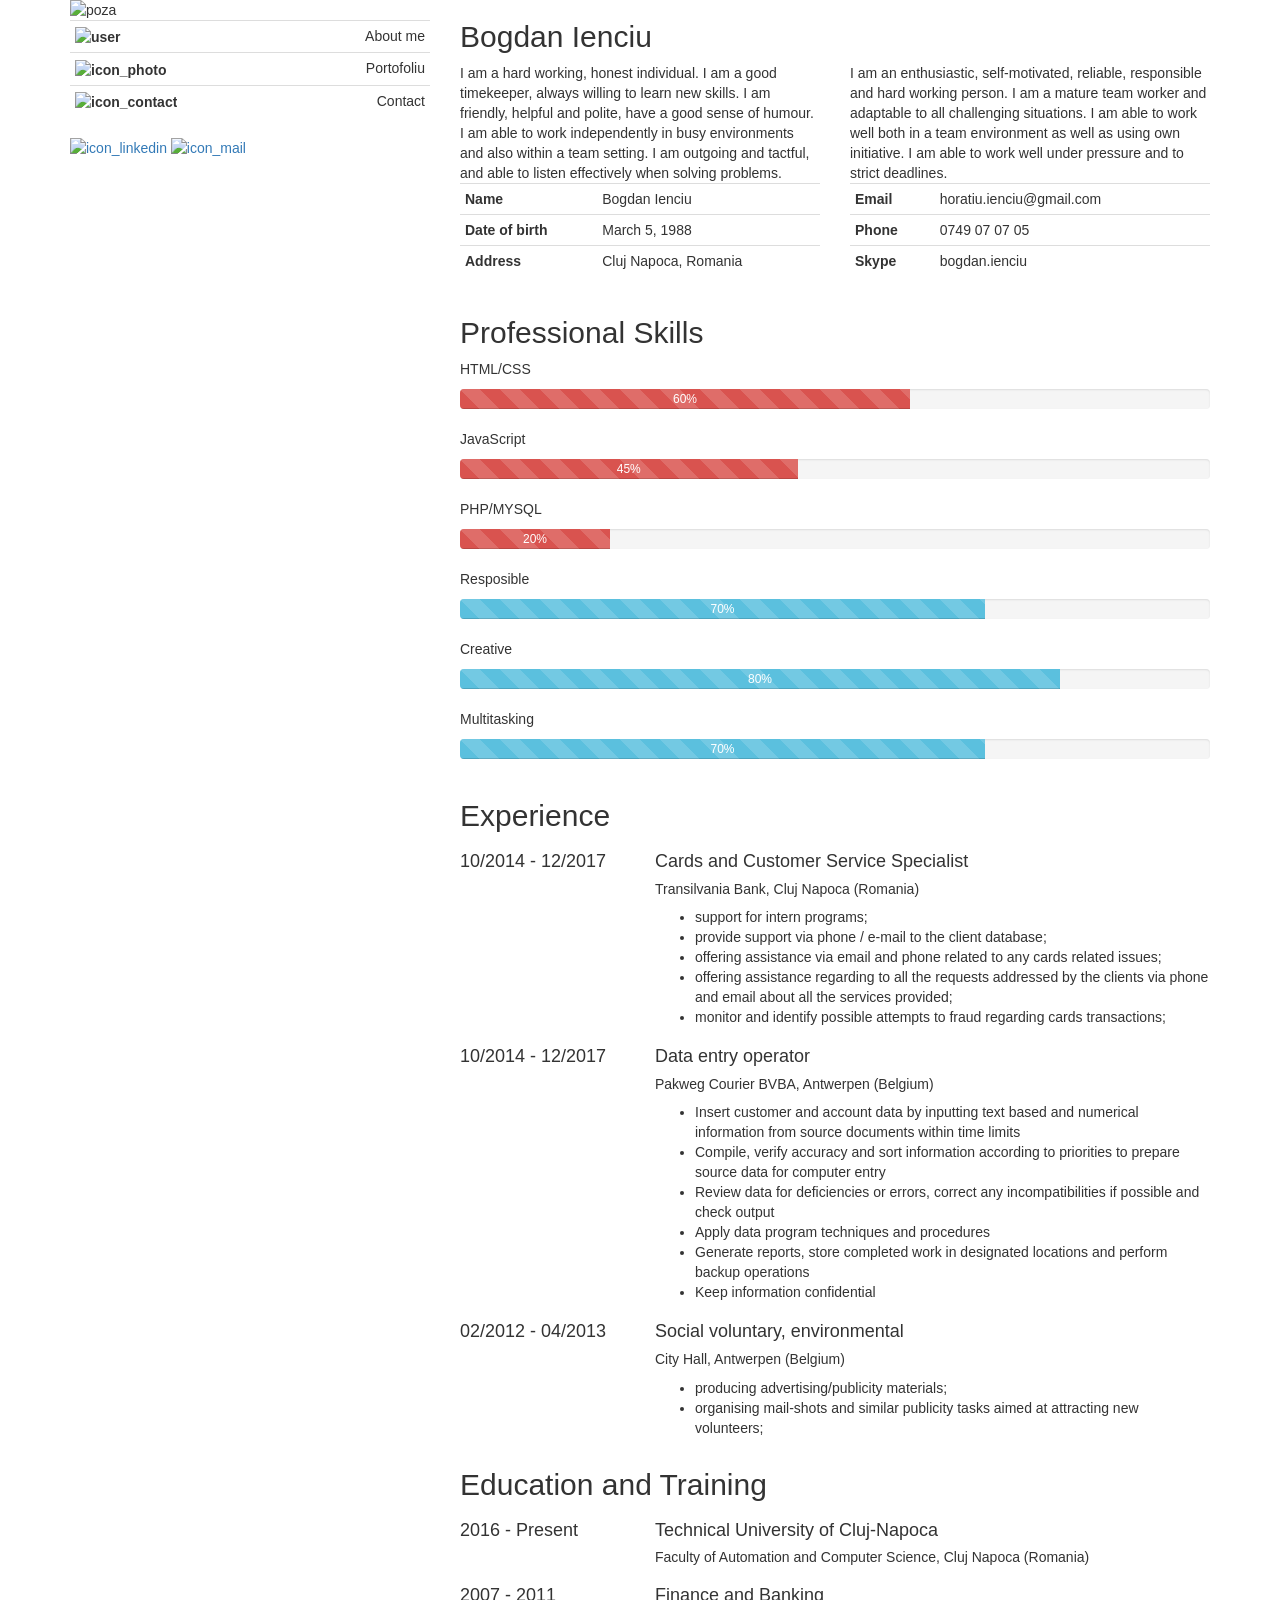
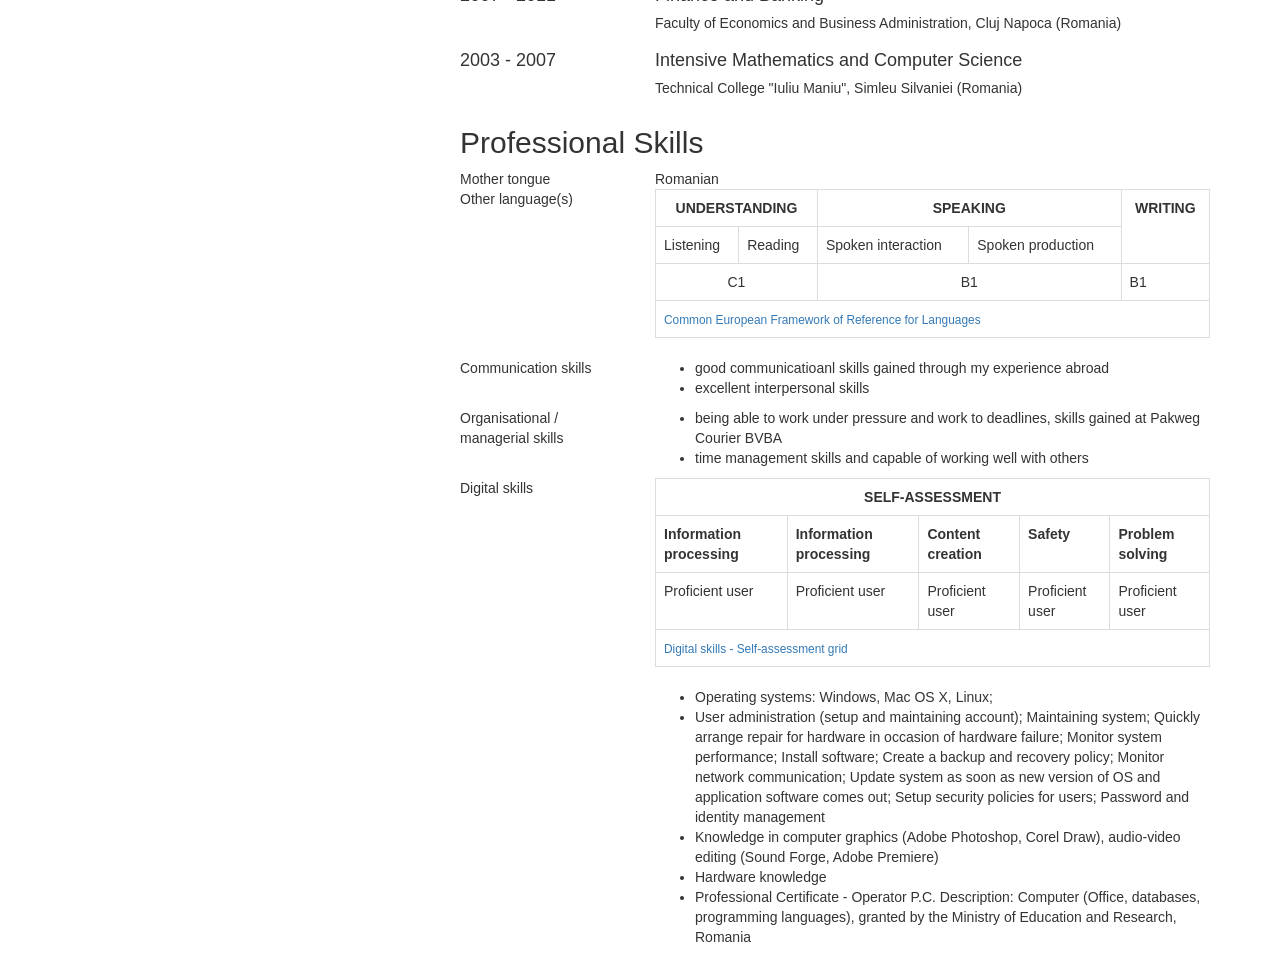
==== index.html @ a4e6d40c "bootstrap version" ====
<!DOCTYPE html>
<html>
<head>
  <title> cv </title>
  <link rel="stylesheet" href="https://maxcdn.bootstrapcdn.com/bootstrap/3.3.7/css/bootstrap.min.css" integrity="sha384-BVYiiSIFeK1dGmJRAkycuHAHRg32OmUcww7on3RYdg4Va+PmSTsz/K68vbdEjh4u" crossorigin="anonymous">
  <link rel="stylesheet" type="text/css" href="cv.css">
</head>
<body>
  <div class="container">
    <div class="row">
      <div class="col-sm-4">
        <div class="row">
          <div class="col-sm-12">
            <img src="https://image.ibb.co/eycJFo/poza.jpg" alt="poza" class="img-responsive">
          </div>  
        </div>
        <div class="row">
          <div class="col-sm-12">
            <table class="table table-condensed custom">
                <tr>
                  <th><img src="https://image.ibb.co/niLWo8/user.png" alt="user" border="0"></th>
                  <td class="text-right">About me</td>
                </tr>
                <tr >
                  <th><img src="https://image.ibb.co/fT20gT/icon_photo.png" alt="icon_photo" border="0"></th>
                  <td class="text-right">Portofoliu</td>
                </tr>
                <tr>
                  <th><img src="https://image.ibb.co/iH1t1T/icon_contact.png" alt="icon_contact" border="0"></th>
                  <td class="text-right">Contact</td>
                </tr>
              </table>
          </div>
        </div>
        <div class="row">
          <div class="col-sm-12">
            <div class="contact">
              <a href="https://www.linkedin.com/in/bogdanienciu/" target="_blank">
              <img src="https://image.ibb.co/m7Deao/icon_linkedin.png" alt="icon_linkedin" border="0">
                </a>
            <a href="mailto:bogdan.ienciu@outlook.com">
              <img src="https://image.ibb.co/n20go8/icon_mail.png" alt="icon_mail" border="0">
                </a>
            </div>
          </div>
        </div>
      </div>

      <div class="col-sm-8 bg-sectiunea2">
        <div class="row ">
          <div class="col-sm-12">
            <h2>Bogdan Ienciu</h2>
          </div>
        </div>
        <div class="row">
          <div class="col-sm-6">
            I am a hard working, honest individual. I am a good timekeeper, always willing to learn new skills. I am friendly, helpful and polite, have a good sense of humour. I am able to work independently in busy environments and also within a team setting. I am outgoing and tactful, and able to listen effectively when solving problems.
          </div>
          <div class="col-sm-6">
            I am an enthusiastic, self-motivated, reliable, responsible and hard working person. I am a mature team worker and adaptable to all challenging situations. I am able to work well both in a team environment as well as using own initiative. I am able to work well under pressure and to strict deadlines.
          </div>
        </div>
        <div class="row">
          <div class="col-sm-6">
            <table class="table table-condensed">
                <tr>
                  <th>Name</th>
                  <td>Bogdan Ienciu</td>
                </tr>
                <tr>
                  <th>Date of birth</th>
                  <td>March 5, 1988</td>
                </tr>
                <tr>
                  <th>Address</th>
                  <td>Cluj Napoca, Romania</td>
                </tr>
              </table>
          </div>
          <div class="col-sm-6">
            <table class="table table-condensed">
                <tr>
                  <th>Email</th>
                  <td>horatiu.ienciu@gmail.com</td>
                </tr>
                <tr>
                  <th>Phone</th>
                  <td>0749 07 07 05</td>
                </tr>
                <tr>
                  <th>Skype</th>
                  <td>bogdan.ienciu</td>
                </tr>
              </table>
          </div>
        </div>
        <div class="section">
          <div class="row">
            <div class="col-sm-12">
              <h2 class="subtitle">Professional Skills </h2>
            </div>
          </div>
          <div class="row">
            <div class="col-sm-12">
              <div class="coding">
              <p>HTML/CSS</p>
              <div class="progress">
                <div class="progress-bar progress-bar-danger progress-bar-striped active" role="progressbar" aria-valuenow="70" aria-valuemin="0" aria-valuemax="100" style="width: 60%;">
                  60%
                </div>
              </div>

              <p>JavaScript</p>
              <div class="progress">
                <div class="progress-bar progress-bar-danger progress-bar-striped active" role="progressbar" aria-valuenow="70" aria-valuemin="0" aria-valuemax="100" style="width: 45%;">
                  45%
                </div>
              </div>

              <p>PHP/MYSQL</p>
              <div class="progress">
                <div class="progress-bar progress-bar-danger progress-bar-striped active" role="progressbar" aria-valuenow="70" aria-valuemin="0" aria-valuemax="100" style="width: 20%;">
                  20%
                </div>
              </div>
              </div>
            </div>
          </div>

          <div class="row">
            <div class="col-sm-12">
              <div class="assets">     
              <p>Resposible</p>
              <div class="progress">
                <div class="progress-bar progress-bar-info progress-bar-striped active" role="progressbar" aria-valuenow="70" aria-valuemin="0" aria-valuemax="100" style="width: 70%;">
                  70%
                </div>
              </div>

              <p>Creative</p>
              <div class="progress">
                <div class="progress-bar progress-bar-info progress-bar-striped active" role="progressbar" aria-valuenow="70" aria-valuemin="0" aria-valuemax="100" style="width: 80%;">
                  80%
                </div>
              </div>

              <p>Multitasking</p>
              <div class="progress">
                <div class="progress-bar progress-bar-info progress-bar-striped active" role="progressbar" aria-valuenow="70" aria-valuemin="0" aria-valuemax="100" style="width: 70%;">
                  70%
                </div>
              </div>
            </div>
            </div>
          </div>
        </div>  
        <div class="section">
          <div class="row">
            <div class="col-sm-12">
              <h2 class="subtitle">Experience</h2>
            </div>
          </div>
          <div class="row">
            <div class="col-sm-3">
              <h4>10/2014 - 12/2017<h4>
            </div>
            <div class="col-sm-9">
              <h4>Cards and Customer Service Specialist</h4>
              <h5>Transilvania Bank, Cluj Napoca (Romania) </h5>
              <ul>
                <li>support for intern programs;</li>
                <li>provide support via phone / e-mail to the client database;</li>
                <li>offering assistance via email and phone related to any cards related issues;</li>
                <li>offering assistance regarding to all the requests addressed by the clients via phone and email about all the services provided;</li>
                <li>monitor and identify possible attempts to fraud regarding cards transactions;</li>
              </ul>
            </div>
          </div>
          <div class="row">
            <div class="col-sm-3">
              <h4>10/2014 - 12/2017<h4>
            </div>
            <div class="col-sm-9">
              <h4>Data entry operator</h4>
              <h5>Pakweg Courier BVBA, Antwerpen (Belgium) </h5>
              <ul>
                <li>Insert customer and account data by inputting text based and numerical information from source documents within time limits</li>
                <li>Compile, verify accuracy and sort information according to priorities to prepare source data for computer entry</li>
                <li>Review data for deficiencies or errors, correct any incompatibilities if possible and check output</li>
                <li>Apply data program techniques and procedures</li>
                <li>Generate reports, store completed work in designated locations and perform backup operations</li>
                <li>Keep information confidential</li>
              </ul>
            </div>
          </div>
          <div class="row">
            <div class="col-sm-3">
              <h4>02/2012 - 04/2013</h4>
            </div>
            <div class="col-sm-9">
               <h4>Social voluntary, environmental</h4>
              <h5>City Hall, Antwerpen (Belgium) </h5>
              <ul>
                <li>producing advertising/publicity materials;</li>
                <li>organising mail-shots and similar publicity tasks aimed at attracting new volunteers;</li>
              </ul>
            </div>
          </div>
        </div>
        <div class="section">
        <h2 class="subtitle">Education and Training</h2>
          <div class="row">
            <div class="col-sm-3">
              <h4>2016 - Present</h4>
            </div>
            <div class="col-sm-9">
              <h4>Technical University of Cluj-Napoca</h4>
                <h5>Faculty of Automation and Computer Science, Cluj Napoca (Romania)</h5>
            </div>
          </div>
          <div class="row">
            <div class="col-sm-3">
              <h4>2007 - 2011</h4>
            </div>
            <div class="col-sm-9">
              <h4>Finance and Banking</h4>
                <h5>Faculty of Economics and Business Administration, Cluj Napoca (Romania)</h5>
            </div>
          </div>
          <div class="row">
            <div class="col-sm-3">
              <h4>2003 - 2007</h4>
            </div>
            <div class="col-sm-9">
              <h4>Intensive Mathematics and Computer Science</h4>
                <h5>Technical College "Iuliu Maniu", Simleu Silvaniei (Romania)</h5>
            </div>
          </div>
        </div>
        <div class="section">
          <div class="row">
            <div class="col-sm-12">
              <h2 class="subtitle">Professional Skills </h2>
            </div>
          </div>
          <div class="row">
            <div class="col-sm-3">
              Mother tongue
            </div>
            <div class="col-sm-9">
              Romanian
            </div>
          </div>
          <div class="row">
            <div class="col-sm-3">
              Other language(s)
            </div>
            <div class="col-sm-9">
              <table class="table table-bordered">
                <tr>
                  <th colspan="2" class="text-center">UNDERSTANDING</th>
                  <th colspan="2" class="text-center">SPEAKING</th>
                  <th rowspan="2" class="text-center">WRITING</th>
                </tr>
                <tr>
                  <td>Listening</td>
                  <td>Reading</td>
                  <td>Spoken interaction</td>
                  <td>Spoken production</td>
                </tr>
                <tr>
                  <td colspan="2" class="text-center">C1</td>
                  <td colspan="2" class="text-center">B1</td>
                  <td>B1</td>
                </tr>
                <tr>
                  <td colspan="5">
                    <a href="http://europass.cedefop.europa.eu/en/resources/european-language-levels-cefr" target="_blank"><small>Common European Framework of Reference for Languages</small></a></td>
                </tr>
              </table>
            </div>
          </div>

          <div class="row">
            <div class="col-sm-3">
              Communication skills
            </div>
            <div class="col-sm-9">
              <ul>
                <li>good communicatioanl skills gained through my experience abroad</li>
                <li>excellent interpersonal skills</li>
              </ul>
            </div>
          </div>

          <div class="row">
            <div class="col-sm-3">
              Organisational / managerial skills
            </div>
            <div class="col-sm-9">
              <ul>
                <li>being able to work under pressure and work to deadlines, skills gained at Pakweg Courier BVBA</li>
                <li>time management skills and capable of working well with others</li>
              </ul>
            </div>
          </div>
          <div class="row">
            <div class="col-sm-3">
              Digital skills
            </div>
            <div class="col-sm-9">
              <table class="table table-bordered">
                <tr>
                  <th colspan="5" class="text-center">SELF-ASSESSMENT</th>
                </tr>
                <tr>
                  <th>Information processing</th>
                  <th>Information processing</th>
                  <th>Content creation</th>
                  <th>Safety</th>
                  <th>Problem solving</th>
                </tr>
                <tr>
                  <td>Proficient user</td>
                  <td>Proficient user</td>
                  <td>Proficient user</td>
                  <td>Proficient user</td>
                  <td>Proficient user</td>
                </tr>
                <tr>
                  <td colspan="5">
                    <a href="http://europass.cedefop.europa.eu/en/resources/digital-competences" target="_blank"><small>Digital skills - Self-assessment grid</small></a></td>
                </tr>
              </table>
            </div>
          </div>
          <div class="row">
            <div class="col-sm-3">
              
            </div>
            <div class="col-sm-9">
              <ul>
                <li>Operating systems: Windows, Mac OS X, Linux;</li>
                <li>User administration (setup and maintaining account); Maintaining system; Quickly arrange repair for hardware in occasion of hardware failure;  Monitor system performance; Install software; Create a backup and recovery policy; Monitor network communication; Update system as soon as new version of OS and application software comes out; Setup security policies for users; Password and identity management</li>
                <li>Knowledge in computer graphics (Adobe Photoshop, Corel Draw), audio-video editing (Sound Forge, Adobe Premiere)</li>
                <li>Hardware knowledge</li>
                <li>Professional Certificate  -  Operator P.C.
                    Description: Computer (Office, databases, programming languages),
                    granted by the Ministry of Education and Research, Romania
                </li>
              </ul>
            </div>
          </div>

        </div>

    </div>
  </div>
</body>
</html>
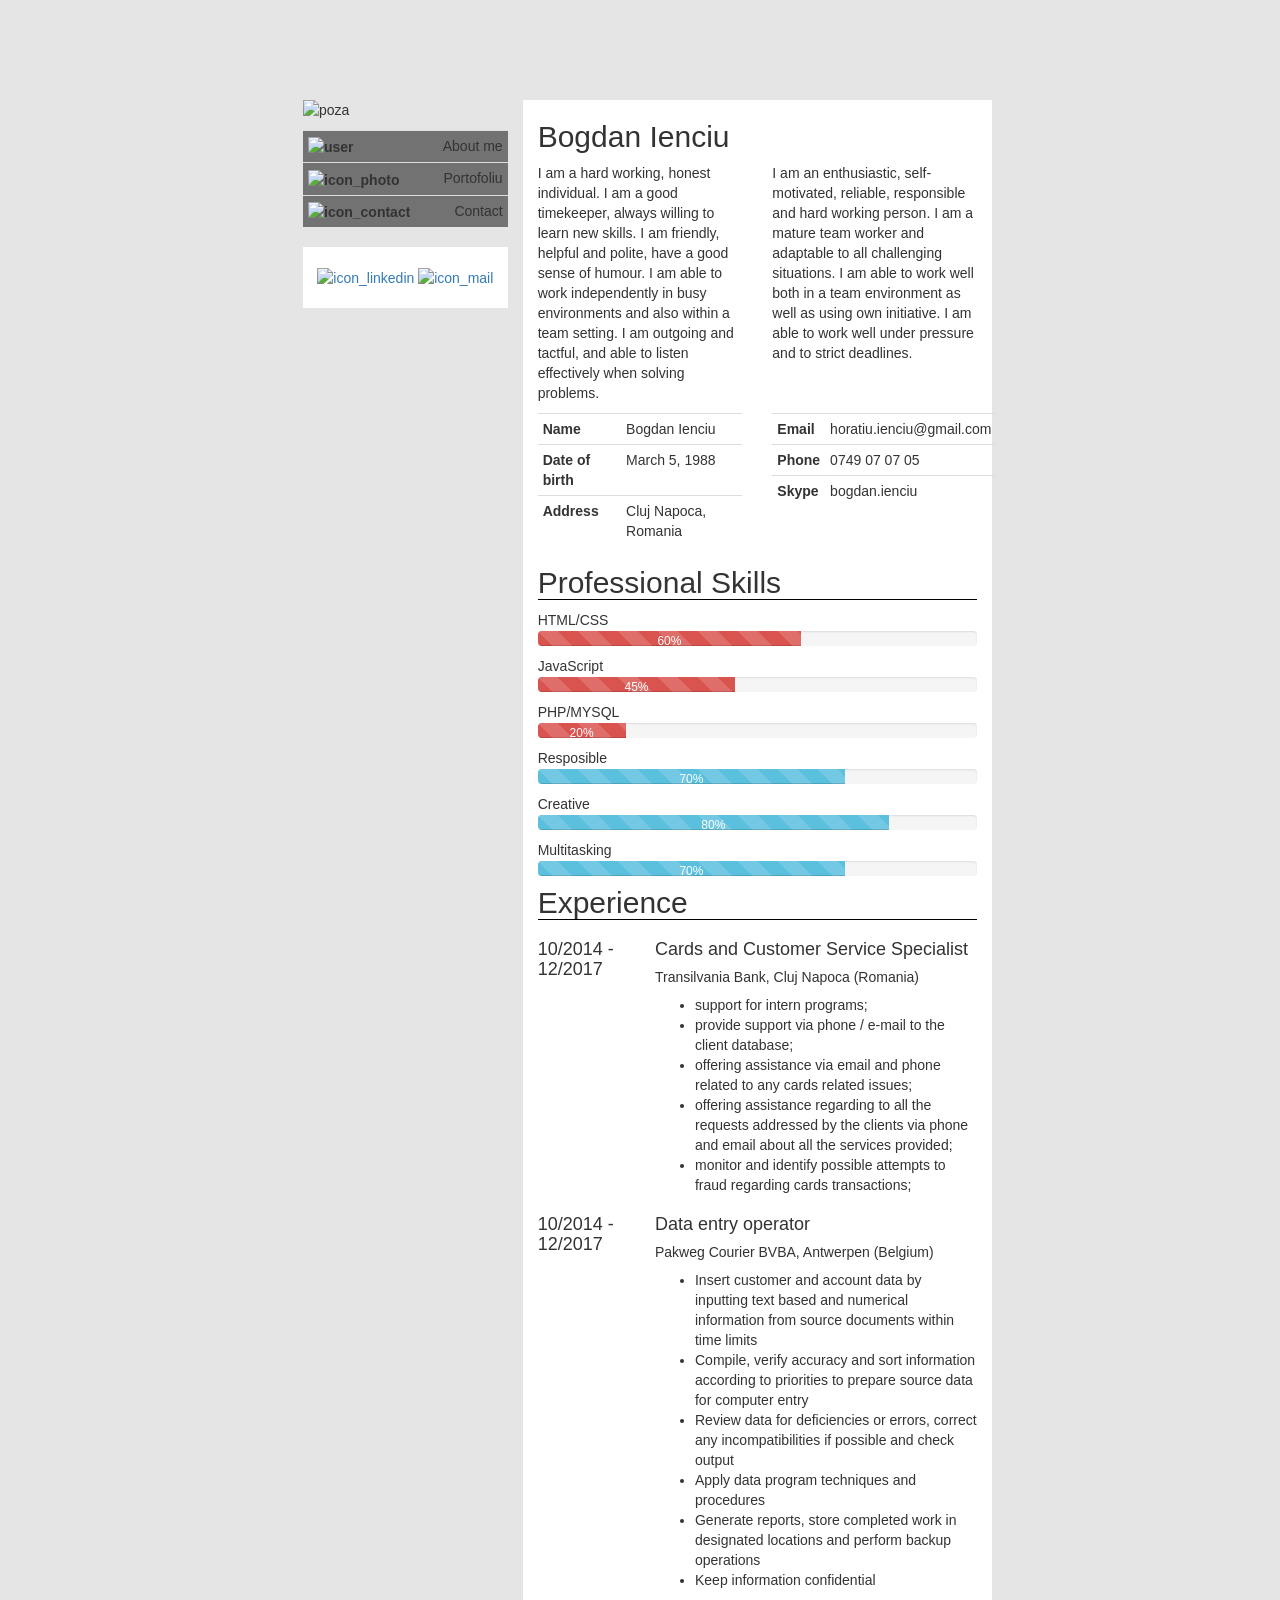
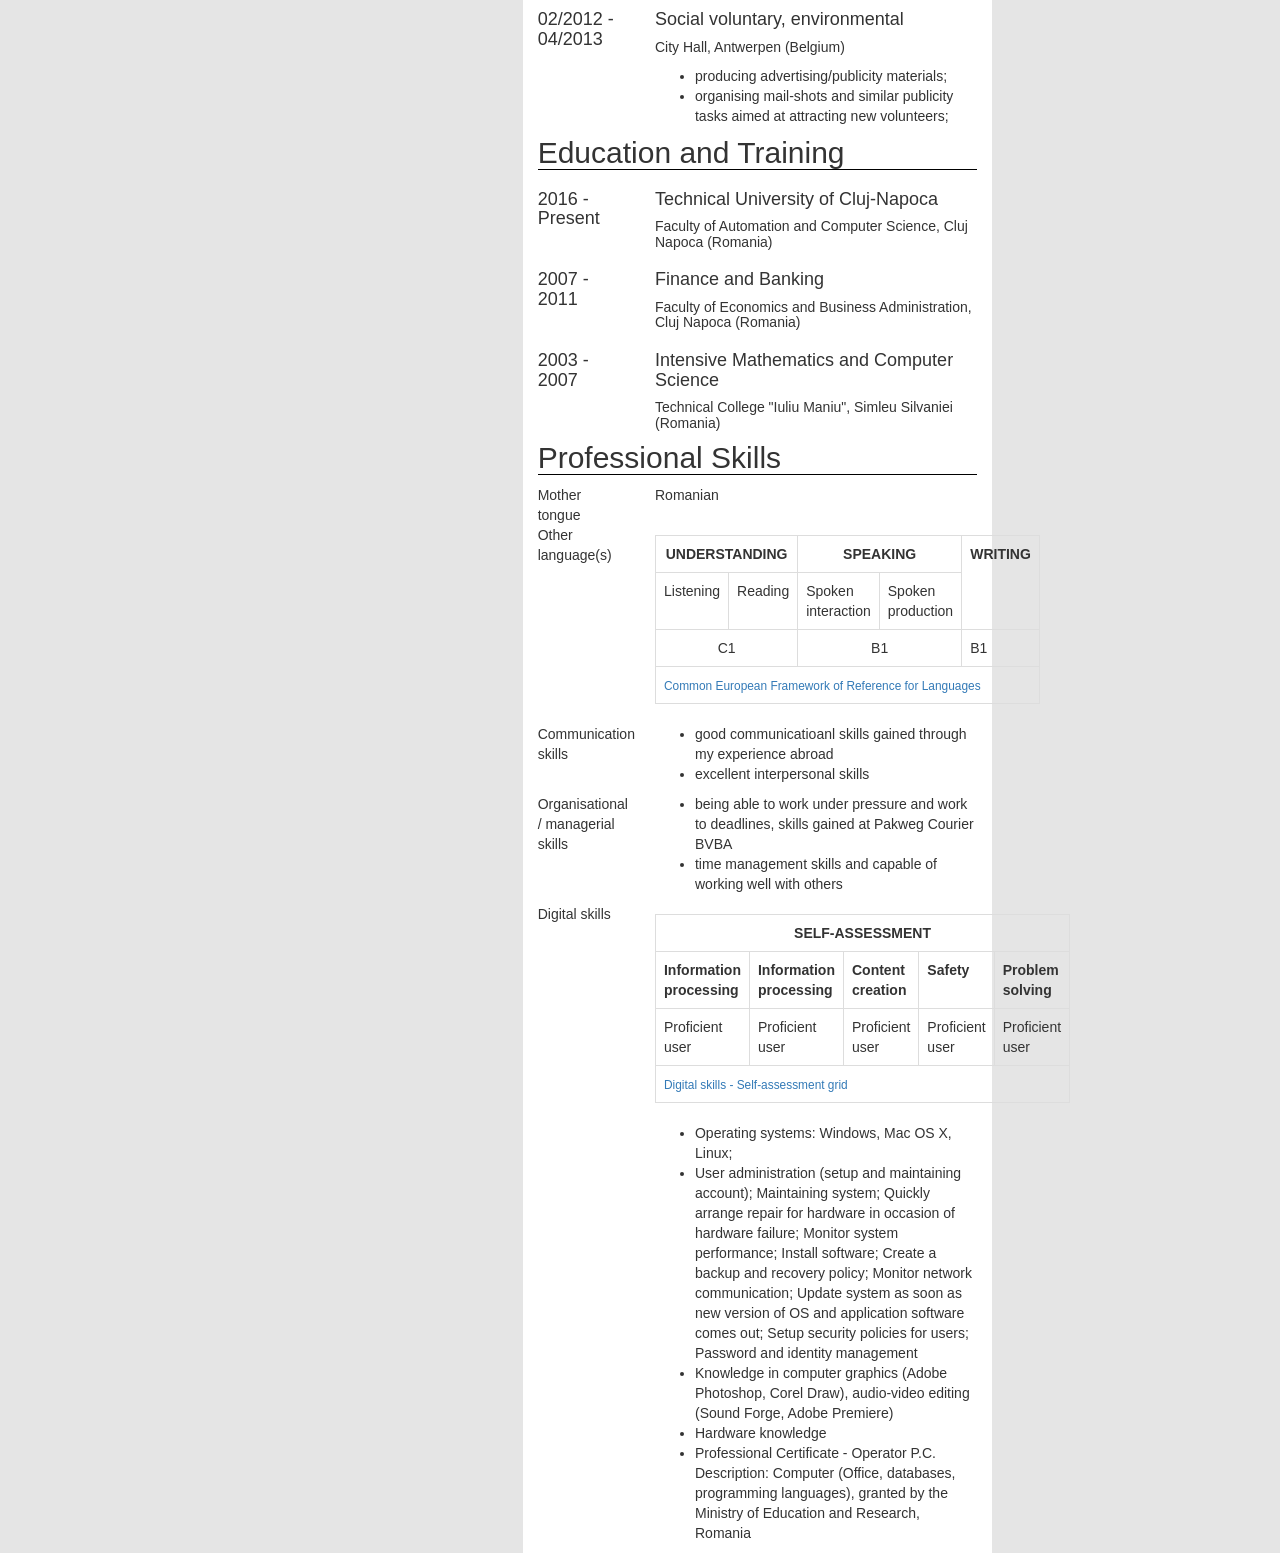
==== commit b9e45348: "bootstrap update" ====
--- a/index.html
+++ b/index.html
@@ -8,6 +8,7 @@
 <body>
   <div class="container">
     <div class="row">
+      
       <div class="col-sm-4">
         <div class="row">
           <div class="col-sm-12">
@@ -94,6 +95,7 @@
               </table>
           </div>
         </div>
+
         <div class="section">
           <div class="row">
             <div class="col-sm-12">
@@ -153,7 +155,8 @@
             </div>
             </div>
           </div>
-        </div>  
+        </div> 
+
         <div class="section">
           <div class="row">
             <div class="col-sm-12">
@@ -207,8 +210,13 @@
             </div>
           </div>
         </div>
+
         <div class="section">
-        <h2 class="subtitle">Education and Training</h2>
+          <div class="row">
+            <div class="col-sm-12">
+              <h2 class="subtitle">Education and Training</h2>
+            </div>
+          </div>
           <div class="row">
             <div class="col-sm-3">
               <h4>2016 - Present</h4>
@@ -237,6 +245,7 @@
             </div>
           </div>
         </div>
+
         <div class="section">
           <div class="row">
             <div class="col-sm-12">
@@ -351,7 +360,6 @@
               </ul>
             </div>
           </div>
-
         </div>
 
     </div>
--- a/cv.css
+++ b/cv.css
@@ -0,0 +1,54 @@
+body {
+  width: 100%;
+  height: 100%;
+  background-color: #E5E5E5;
+}
+
+.container {
+  width: 55%;
+  margin: 0 auto;
+  margin-top: 100px;
+}
+
+.contact {
+  background-color: #FFFFFF;
+  padding: 20px 0;
+  text-align: center;
+}
+
+.bg-sectiunea2 {
+  background-color: #FFFFFF
+}
+
+.table {
+    width: 100%;
+    max-width: 100%;
+    margin-bottom: 20px;
+    margin-top: 10px;
+}
+
+.subtitle {
+  border-bottom: 1px solid #000000;
+  margin-top: 0;
+}
+
+.bg-profile {
+  background-color: #2D3238;
+}
+
+table.custom tr td, table.custom tr th {
+  background-color: #727272;
+}
+
+.coding p {
+  margin: 0 0 1px; 
+}
+
+.assets p {
+  margin: 0 0 1px;
+} 
+
+.progress {
+  height: 15px;
+   margin-bottom: 10px;
+ }
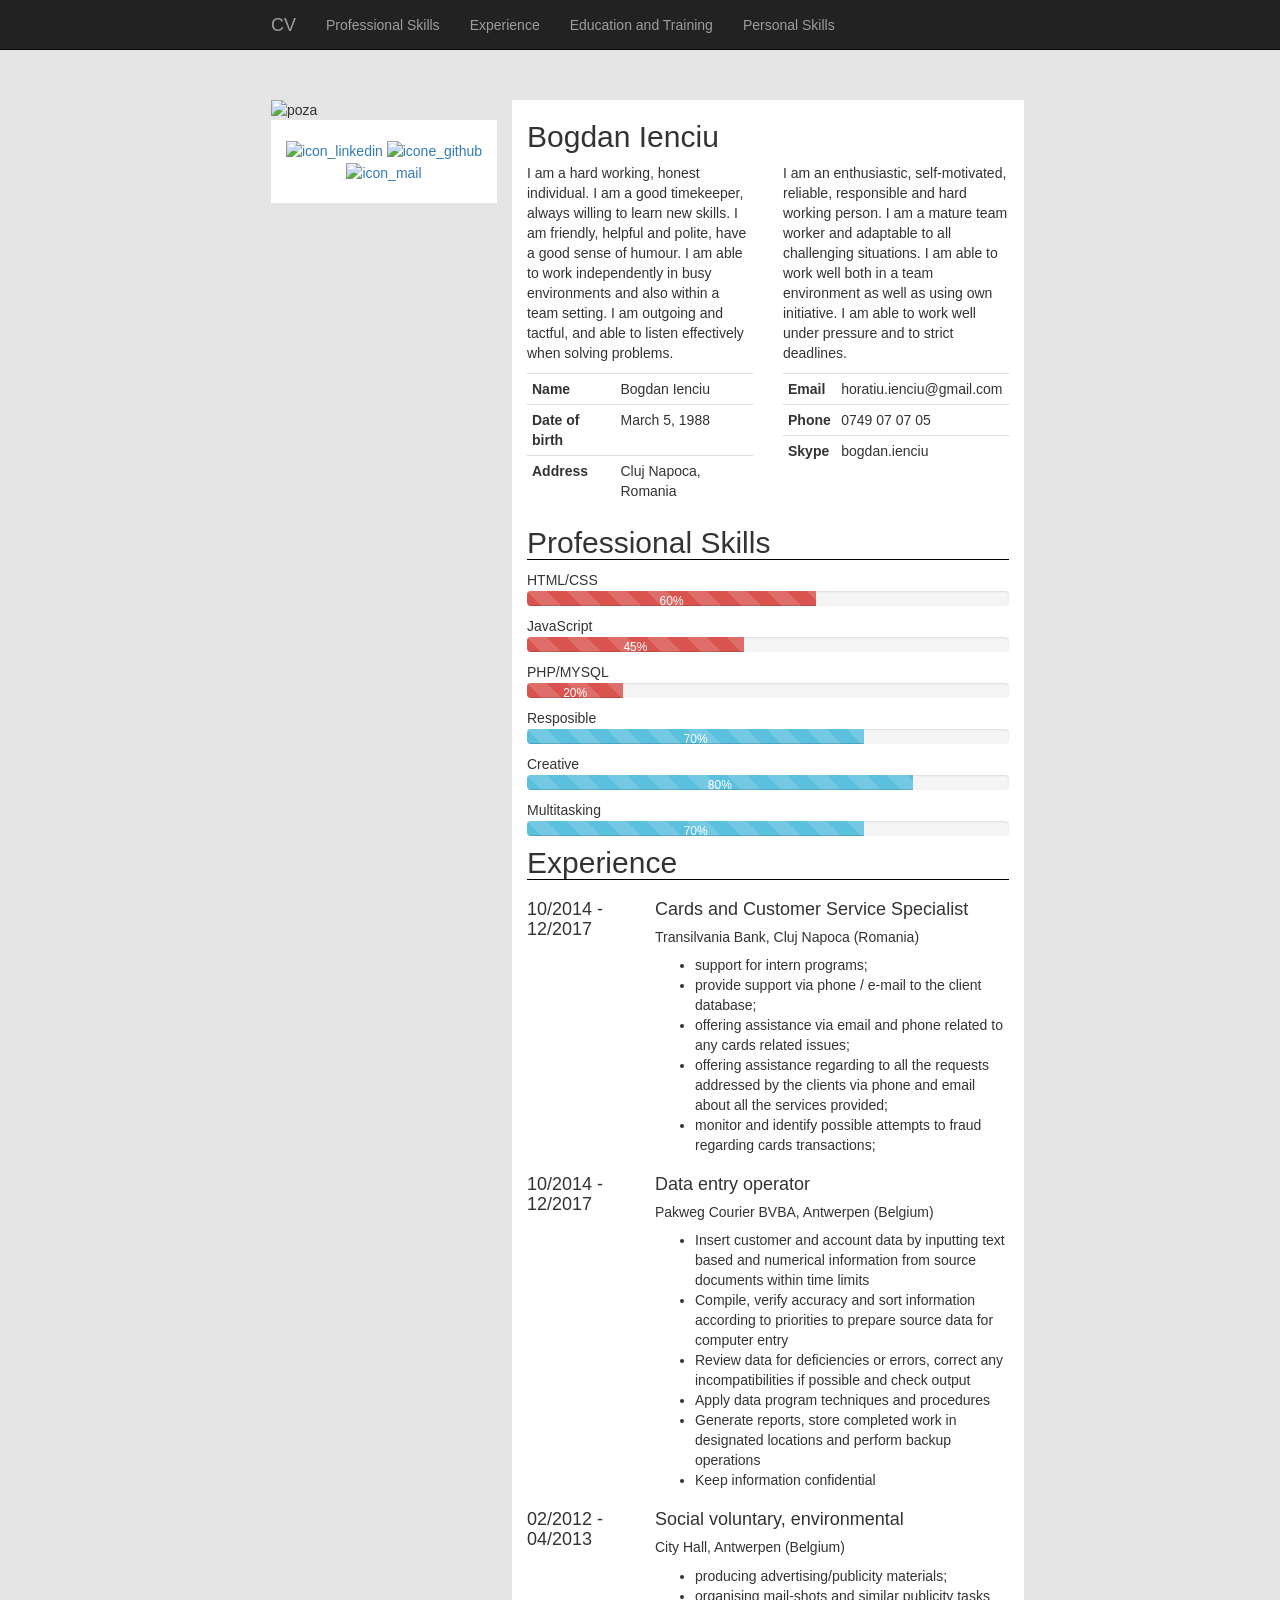
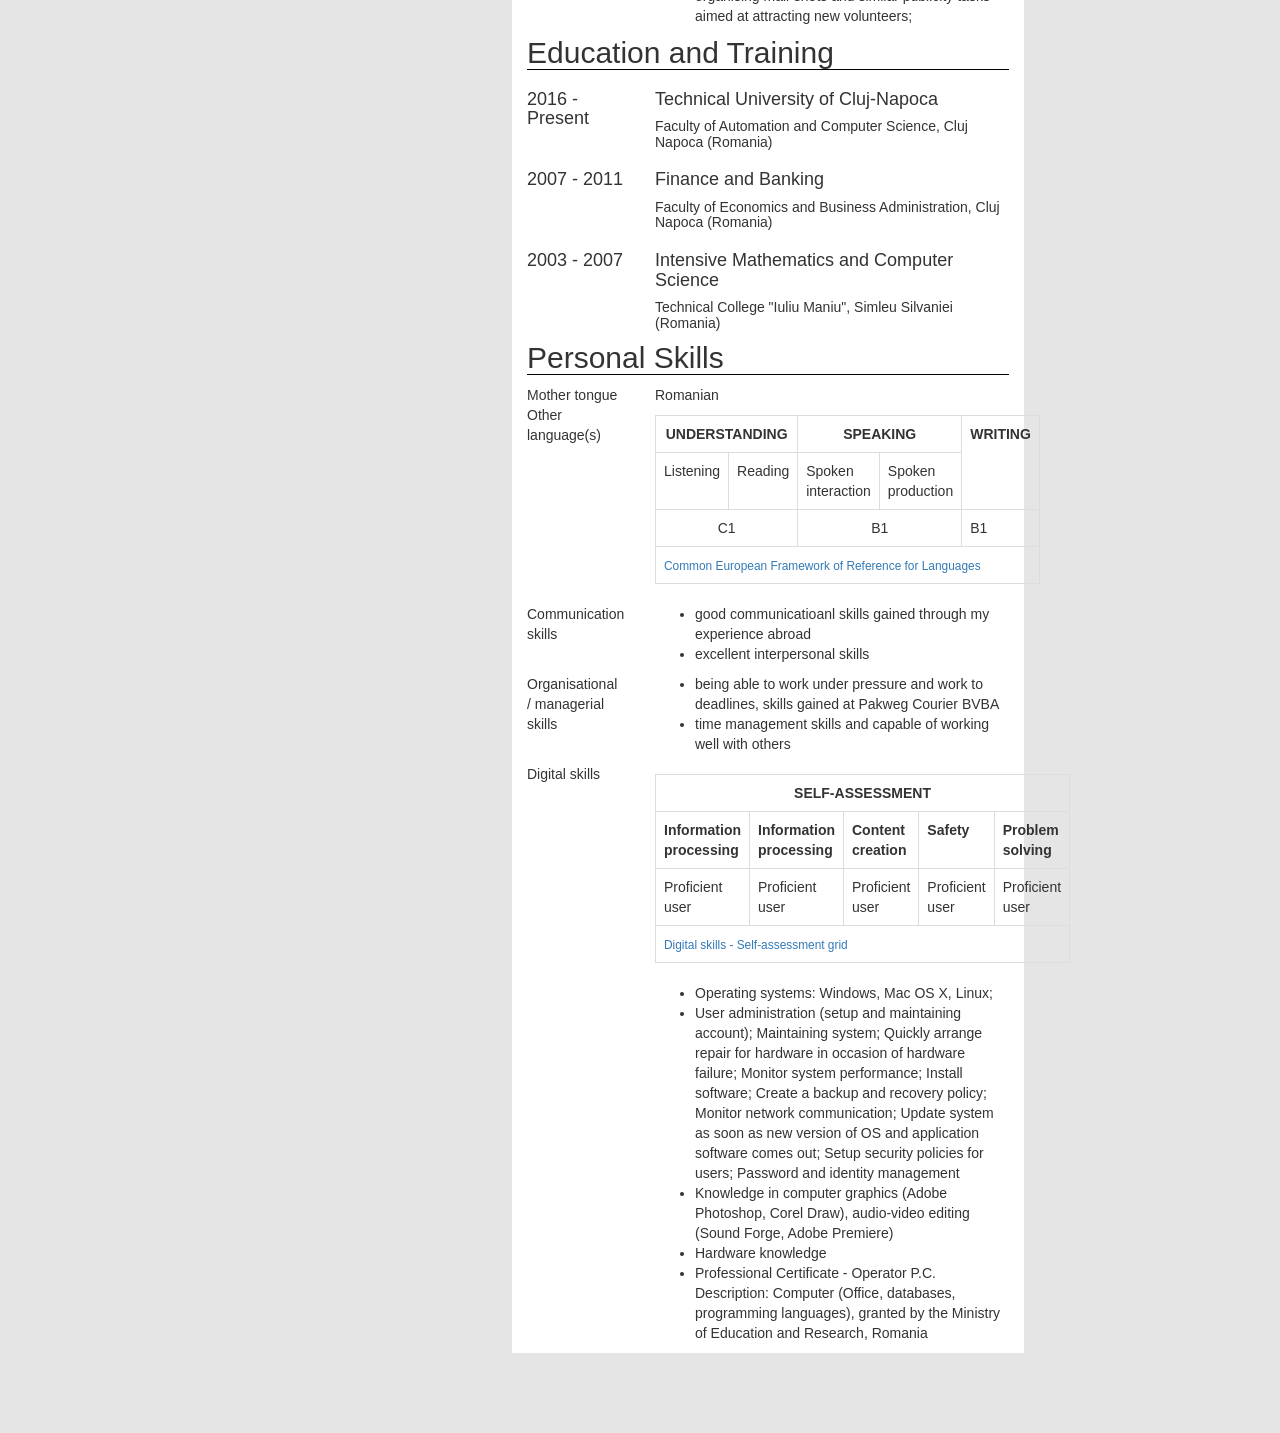
==== commit 884660ea: "atasare navbar" ====
--- a/index.html
+++ b/index.html
@@ -6,9 +6,31 @@
   <link rel="stylesheet" type="text/css" href="cv.css">
 </head>
 <body>
-  <div class="container">
+  <nav class="navbar navbar-inverse navbar-fixed-top">
+      <div class="container">
+        <div class="navbar-header">
+          <button type="button" class="navbar-toggle collapsed" data-toggle="collapse" data-target="#navbar" aria-expanded="false" aria-controls="navbar">
+            <span class="sr-only">Toggle navigation</span>
+            <span class="icon-bar"></span>
+            <span class="icon-bar"></span>
+            <span class="icon-bar"></span>
+          </button>
+          <a class="navbar-brand" href="#">CV</a>
+        </div>
+        <div id="navbar" class="navbar-collapse collapse">
+          <ul class="nav navbar-nav">
+            <li><a href="#professionalskills">Professional Skills</a></li>
+            <li><a href="#experience">Experience</a></li>
+            <li><a href="#educationandtraining">Education and Training</a></li>
+            <li><a href="#personalskills">Personal Skills</a></li>
+          </ul>
+        </div><!--/.nav-collapse -->
+      </div>
+    </nav>
+
+  <div class="container page">
     <div class="row">
-      
+
       <div class="col-sm-4">
         <div class="row">
           <div class="col-sm-12">
@@ -17,29 +39,14 @@
         </div>
         <div class="row">
           <div class="col-sm-12">
-            <table class="table table-condensed custom">
-                <tr>
-                  <th><img src="https://image.ibb.co/niLWo8/user.png" alt="user" border="0"></th>
-                  <td class="text-right">About me</td>
-                </tr>
-                <tr >
-                  <th><img src="https://image.ibb.co/fT20gT/icon_photo.png" alt="icon_photo" border="0"></th>
-                  <td class="text-right">Portofoliu</td>
-                </tr>
-                <tr>
-                  <th><img src="https://image.ibb.co/iH1t1T/icon_contact.png" alt="icon_contact" border="0"></th>
-                  <td class="text-right">Contact</td>
-                </tr>
-              </table>
-          </div>
-        </div>
-        <div class="row">
-          <div class="col-sm-12">
             <div class="contact">
-              <a href="https://www.linkedin.com/in/bogdanienciu/" target="_blank">
+              <a href="https://bogdanienciu.github.io/cv/" target="_blank">
               <img src="https://image.ibb.co/m7Deao/icon_linkedin.png" alt="icon_linkedin" border="0">
                 </a>
-            <a href="mailto:bogdan.ienciu@outlook.com">
+              <a href="https://www.linkedin.com/in/bogdanienciu/" target="_blank">
+              <img src="https://image.ibb.co/j9035o/icone_github.png" alt="icone_github" border="0">
+                </a>
+              <a href="mailto:bogdan.ienciu@outlook.com">
               <img src="https://image.ibb.co/n20go8/icon_mail.png" alt="icon_mail" border="0">
                 </a>
             </div>
@@ -96,7 +103,7 @@
           </div>
         </div>
 
-        <div class="section">
+        <div id="professionalskills" class="section">
           <div class="row">
             <div class="col-sm-12">
               <h2 class="subtitle">Professional Skills </h2>
@@ -157,7 +164,7 @@
           </div>
         </div> 
 
-        <div class="section">
+        <div id="experience" class="section">
           <div class="row">
             <div class="col-sm-12">
               <h2 class="subtitle">Experience</h2>
@@ -211,7 +218,7 @@
           </div>
         </div>
 
-        <div class="section">
+        <div id="educationandtraining" class="section">
           <div class="row">
             <div class="col-sm-12">
               <h2 class="subtitle">Education and Training</h2>
@@ -246,10 +253,10 @@
           </div>
         </div>
 
-        <div class="section">
-          <div class="row">
-            <div class="col-sm-12">
-              <h2 class="subtitle">Professional Skills </h2>
+        <div id="personalskills" class="section">
+          <div class="row">
+            <div class="col-sm-12">
+              <h2 class="subtitle">Personal Skills</h2>
             </div>
           </div>
           <div class="row">
@@ -361,8 +368,9 @@
             </div>
           </div>
         </div>
+      </div>
 
     </div>
-  </div>
+  </div>  
 </body>
 </html>
--- a/cv.css
+++ b/cv.css
@@ -4,10 +4,19 @@
   background-color: #E5E5E5;
 }
 
+.navbar-fixed-top {
+  height: 50px;
+
+}
+
 .container {
-  width: 55%;
+  width: 60%;
+}
+
+.page {
   margin: 0 auto;
   margin-top: 100px;
+  margin-bottom: 80px;
 }
 
 .contact {
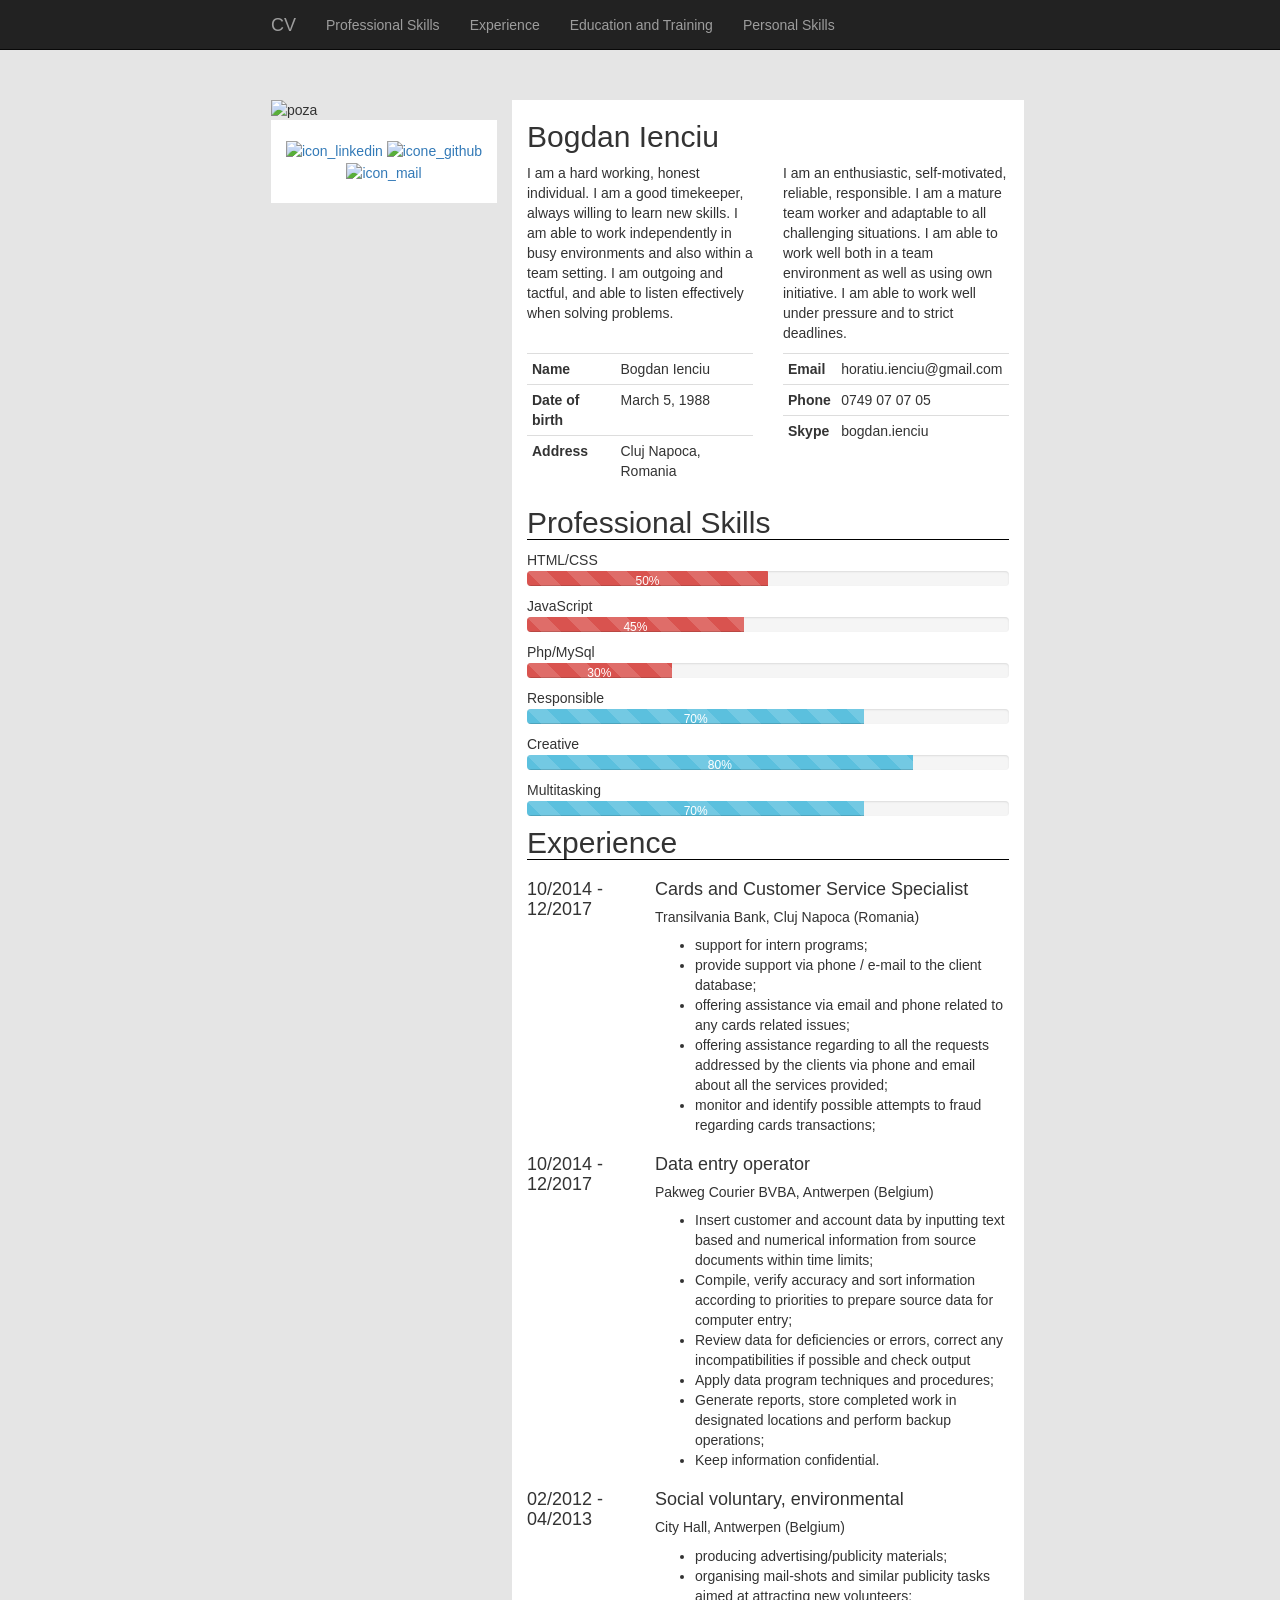
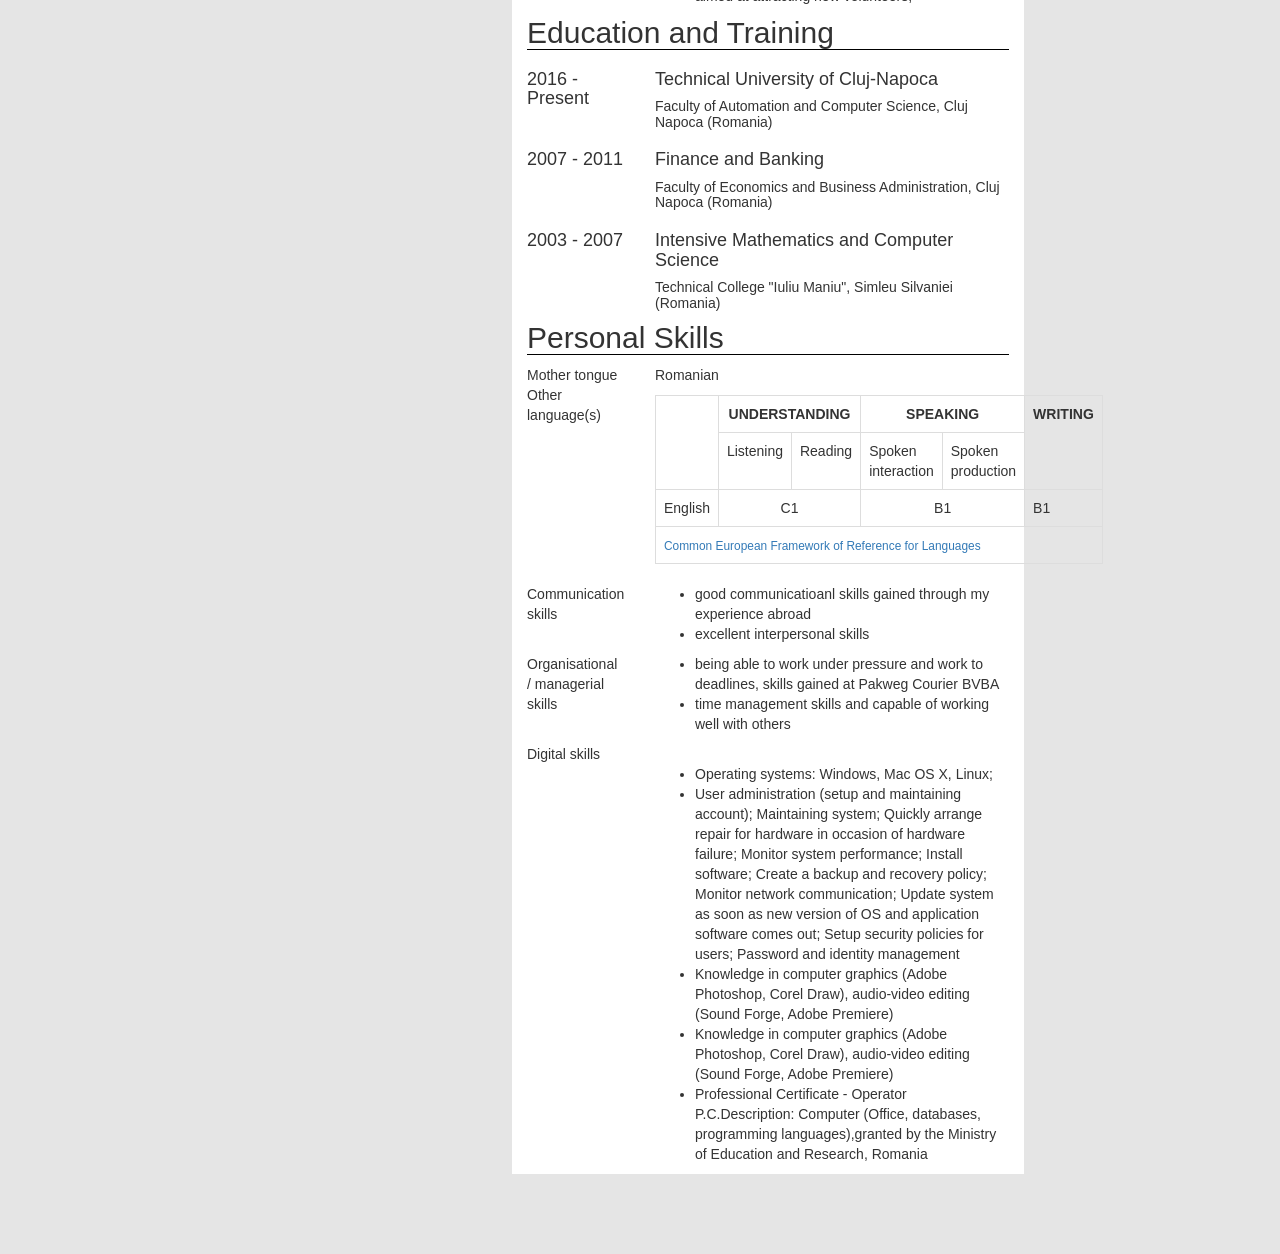
==== commit 9ef036ee: "versiune cu php" ====
--- a/index.html
+++ b/index.html
@@ -1,3 +1,5 @@
+
+
 <!DOCTYPE html>
 <html>
 <head>
@@ -24,13 +26,12 @@
             <li><a href="#educationandtraining">Education and Training</a></li>
             <li><a href="#personalskills">Personal Skills</a></li>
           </ul>
-        </div><!--/.nav-collapse -->
+        </div>
       </div>
     </nav>
 
   <div class="container page">
     <div class="row">
-
       <div class="col-sm-4">
         <div class="row">
           <div class="col-sm-12">
@@ -40,15 +41,16 @@
         <div class="row">
           <div class="col-sm-12">
             <div class="contact">
-              <a href="https://bogdanienciu.github.io/cv/" target="_blank">
-              <img src="https://image.ibb.co/m7Deao/icon_linkedin.png" alt="icon_linkedin" border="0">
-                </a>
               <a href="https://www.linkedin.com/in/bogdanienciu/" target="_blank">
-              <img src="https://image.ibb.co/j9035o/icone_github.png" alt="icone_github" border="0">
-                </a>
-              <a href="mailto:bogdan.ienciu@outlook.com">
-              <img src="https://image.ibb.co/n20go8/icon_mail.png" alt="icon_mail" border="0">
-                </a>
+                <img src="https://image.ibb.co/m7Deao/icon_linkedin.png" alt="icon_linkedin" border="0">
+              </a>
+                            <a href="https://bogdanienciu.github.io/cv/
+" target="_blank">
+                <img src="https://image.ibb.co/j9035o/icone_github.png" alt="icone_github" border="0">
+              </a>
+                            <a href="mailto:horatiu.ienciu@gmail.com">
+                <img src="https://image.ibb.co/n20go8/icon_mail.png" alt="icon_mail" border="0">
+              </a>
             </div>
           </div>
         </div>
@@ -58,14 +60,14 @@
         <div class="row ">
           <div class="col-sm-12">
             <h2>Bogdan Ienciu</h2>
-          </div>
+          </div>  
         </div>
         <div class="row">
           <div class="col-sm-6">
-            I am a hard working, honest individual. I am a good timekeeper, always willing to learn new skills. I am friendly, helpful and polite, have a good sense of humour. I am able to work independently in busy environments and also within a team setting. I am outgoing and tactful, and able to listen effectively when solving problems.
+            I am a hard working, honest individual. I am a good timekeeper, always willing to learn new skills. I am able to work independently in busy environments and also within a team setting. I am outgoing and tactful, and able to listen effectively when solving problems.
           </div>
           <div class="col-sm-6">
-            I am an enthusiastic, self-motivated, reliable, responsible and hard working person. I am a mature team worker and adaptable to all challenging situations. I am able to work well both in a team environment as well as using own initiative. I am able to work well under pressure and to strict deadlines.
+            I am an enthusiastic, self-motivated, reliable, responsible. I am a mature team worker and adaptable to all challenging situations. I am able to work well both in a team environment as well as using own initiative. I am able to work well under pressure and to strict deadlines.
           </div>
         </div>
         <div class="row">
@@ -112,54 +114,52 @@
           <div class="row">
             <div class="col-sm-12">
               <div class="coding">
-              <p>HTML/CSS</p>
-              <div class="progress">
-                <div class="progress-bar progress-bar-danger progress-bar-striped active" role="progressbar" aria-valuenow="70" aria-valuemin="0" aria-valuemax="100" style="width: 60%;">
-                  60%
-                </div>
-              </div>
-
-              <p>JavaScript</p>
-              <div class="progress">
-                <div class="progress-bar progress-bar-danger progress-bar-striped active" role="progressbar" aria-valuenow="70" aria-valuemin="0" aria-valuemax="100" style="width: 45%;">
-                  45%
-                </div>
-              </div>
-
-              <p>PHP/MYSQL</p>
-              <div class="progress">
-                <div class="progress-bar progress-bar-danger progress-bar-striped active" role="progressbar" aria-valuenow="70" aria-valuemin="0" aria-valuemax="100" style="width: 20%;">
-                  20%
-                </div>
-              </div>
-              </div>
-            </div>
-          </div>
-
-          <div class="row">
-            <div class="col-sm-12">
-              <div class="assets">     
-              <p>Resposible</p>
-              <div class="progress">
-                <div class="progress-bar progress-bar-info progress-bar-striped active" role="progressbar" aria-valuenow="70" aria-valuemin="0" aria-valuemax="100" style="width: 70%;">
-                  70%
-                </div>
-              </div>
-
-              <p>Creative</p>
-              <div class="progress">
-                <div class="progress-bar progress-bar-info progress-bar-striped active" role="progressbar" aria-valuenow="70" aria-valuemin="0" aria-valuemax="100" style="width: 80%;">
-                  80%
-                </div>
-              </div>
-
-              <p>Multitasking</p>
-              <div class="progress">
-                <div class="progress-bar progress-bar-info progress-bar-striped active" role="progressbar" aria-valuenow="70" aria-valuemin="0" aria-valuemax="100" style="width: 70%;">
-                  70%
-                </div>
-              </div>
-            </div>
+
+                                    <p>HTML/CSS</p>
+                    <div class="progress">
+                      <div class="progress-bar progress-bar-danger progress-bar-striped active" role="progressbar" aria-valuenow="50" aria-valuemin="0" aria-valuemax="100" style="width: 50%;">
+                        50%
+                      </div>
+                    </div>
+                                      <p>JavaScript</p>
+                    <div class="progress">
+                      <div class="progress-bar progress-bar-danger progress-bar-striped active" role="progressbar" aria-valuenow="45" aria-valuemin="0" aria-valuemax="100" style="width: 45%;">
+                        45%
+                      </div>
+                    </div>
+                                      <p>Php/MySql</p>
+                    <div class="progress">
+                      <div class="progress-bar progress-bar-danger progress-bar-striped active" role="progressbar" aria-valuenow="30" aria-valuemin="0" aria-valuemax="100" style="width: 30%;">
+                        30%
+                      </div>
+                    </div>
+                                </div>
+            </div>
+          </div>
+
+          <div class="row">
+            <div class="col-sm-12">
+              <div class="assets"> 
+
+                                  <p>Responsible</p>
+                  <div class="progress">
+                    <div class="progress-bar progress-bar-info progress-bar-striped active" role="progressbar" aria-valuenow="70" aria-valuemin="0" aria-valuemax="100" style="width: 70%;">
+                      70%
+                    </div>
+                  </div>
+                                  <p>Creative</p>
+                  <div class="progress">
+                    <div class="progress-bar progress-bar-info progress-bar-striped active" role="progressbar" aria-valuenow="80" aria-valuemin="0" aria-valuemax="100" style="width: 80%;">
+                      80%
+                    </div>
+                  </div>
+                                  <p>Multitasking</p>
+                  <div class="progress">
+                    <div class="progress-bar progress-bar-info progress-bar-striped active" role="progressbar" aria-valuenow="70" aria-valuemin="0" aria-valuemax="100" style="width: 70%;">
+                      70%
+                    </div>
+                  </div>
+                              </div>
             </div>
           </div>
         </div> 
@@ -170,53 +170,57 @@
               <h2 class="subtitle">Experience</h2>
             </div>
           </div>
-          <div class="row">
-            <div class="col-sm-3">
-              <h4>10/2014 - 12/2017<h4>
-            </div>
-            <div class="col-sm-9">
-              <h4>Cards and Customer Service Specialist</h4>
-              <h5>Transilvania Bank, Cluj Napoca (Romania) </h5>
-              <ul>
-                <li>support for intern programs;</li>
-                <li>provide support via phone / e-mail to the client database;</li>
-                <li>offering assistance via email and phone related to any cards related issues;</li>
-                <li>offering assistance regarding to all the requests addressed by the clients via phone and email about all the services provided;</li>
-                <li>monitor and identify possible attempts to fraud regarding cards transactions;</li>
-              </ul>
-            </div>
-          </div>
-          <div class="row">
-            <div class="col-sm-3">
-              <h4>10/2014 - 12/2017<h4>
-            </div>
-            <div class="col-sm-9">
-              <h4>Data entry operator</h4>
-              <h5>Pakweg Courier BVBA, Antwerpen (Belgium) </h5>
-              <ul>
-                <li>Insert customer and account data by inputting text based and numerical information from source documents within time limits</li>
-                <li>Compile, verify accuracy and sort information according to priorities to prepare source data for computer entry</li>
-                <li>Review data for deficiencies or errors, correct any incompatibilities if possible and check output</li>
-                <li>Apply data program techniques and procedures</li>
-                <li>Generate reports, store completed work in designated locations and perform backup operations</li>
-                <li>Keep information confidential</li>
-              </ul>
-            </div>
-          </div>
-          <div class="row">
-            <div class="col-sm-3">
-              <h4>02/2012 - 04/2013</h4>
-            </div>
-            <div class="col-sm-9">
-               <h4>Social voluntary, environmental</h4>
-              <h5>City Hall, Antwerpen (Belgium) </h5>
-              <ul>
-                <li>producing advertising/publicity materials;</li>
-                <li>organising mail-shots and similar publicity tasks aimed at attracting new volunteers;</li>
-              </ul>
-            </div>
-          </div>
-        </div>
+
+                      <div class="row">
+              <div class="col-sm-3">
+                <h4>10/2014 - 12/2017</h4>
+              </div>
+              <div class="col-sm-9">
+                 <h4>Cards and Customer Service Specialist</h4>
+                <h5>Transilvania Bank, Cluj Napoca (Romania)</h5>
+                <ul>
+                                      <li>support for intern programs;</li>
+                                      <li>provide support via phone / e-mail to the client database;</li>
+                                      <li>offering assistance via email and phone related to any cards related issues;</li>
+                                      <li>offering assistance regarding to all the requests addressed by the clients via phone and email about all the services provided;</li>
+                                      <li>monitor and identify possible attempts to fraud regarding cards transactions;
+</li>
+                                  </ul>
+              </div>
+            </div>
+                      <div class="row">
+              <div class="col-sm-3">
+                <h4>10/2014 - 12/2017</h4>
+              </div>
+              <div class="col-sm-9">
+                 <h4>Data entry operator</h4>
+                <h5>Pakweg Courier BVBA, Antwerpen (Belgium)</h5>
+                <ul>
+                                      <li>Insert customer and account data by inputting text based and numerical information from source documents within time limits;</li>
+                                      <li>Compile, verify accuracy and sort information according to priorities to prepare source data for computer entry;</li>
+                                      <li>Review data for deficiencies or errors, correct any incompatibilities if possible and check output</li>
+                                      <li>Apply data program techniques and procedures;</li>
+                                      <li>Generate reports, store completed work in designated locations and perform backup operations;</li>
+                                      <li>Keep information confidential.
+</li>
+                                  </ul>
+              </div>
+            </div>
+                      <div class="row">
+              <div class="col-sm-3">
+                <h4>02/2012 - 04/2013</h4>
+              </div>
+              <div class="col-sm-9">
+                 <h4>Social voluntary, environmental</h4>
+                <h5>City Hall, Antwerpen (Belgium)</h5>
+                <ul>
+                                      <li>producing advertising/publicity materials;</li>
+                                      <li>organising mail-shots and similar publicity tasks aimed at attracting new volunteers;
+</li>
+                                  </ul>
+              </div>
+            </div>
+                  </div>
 
         <div id="educationandtraining" class="section">
           <div class="row">
@@ -224,34 +228,38 @@
               <h2 class="subtitle">Education and Training</h2>
             </div>
           </div>
-          <div class="row">
-            <div class="col-sm-3">
-              <h4>2016 - Present</h4>
-            </div>
-            <div class="col-sm-9">
-              <h4>Technical University of Cluj-Napoca</h4>
-                <h5>Faculty of Automation and Computer Science, Cluj Napoca (Romania)</h5>
-            </div>
-          </div>
-          <div class="row">
-            <div class="col-sm-3">
-              <h4>2007 - 2011</h4>
-            </div>
-            <div class="col-sm-9">
-              <h4>Finance and Banking</h4>
-                <h5>Faculty of Economics and Business Administration, Cluj Napoca (Romania)</h5>
-            </div>
-          </div>
-          <div class="row">
-            <div class="col-sm-3">
-              <h4>2003 - 2007</h4>
-            </div>
-            <div class="col-sm-9">
-              <h4>Intensive Mathematics and Computer Science</h4>
-                <h5>Technical College "Iuliu Maniu", Simleu Silvaniei (Romania)</h5>
-            </div>
-          </div>
-        </div>
+
+                          <div class="row">
+                <div class="col-sm-3">
+                  <h4>2016 - Present</h4>
+                </div>
+                <div class="col-sm-9">
+                   <h4>Technical University of Cluj-Napoca</h4>
+                  <h5>Faculty of Automation and Computer Science, Cluj Napoca (Romania)
+</h5>
+                </div>
+              </div>
+                          <div class="row">
+                <div class="col-sm-3">
+                  <h4>2007 - 2011</h4>
+                </div>
+                <div class="col-sm-9">
+                   <h4>Finance and Banking</h4>
+                  <h5>Faculty of Economics and Business Administration, Cluj Napoca (Romania)
+</h5>
+                </div>
+              </div>
+                          <div class="row">
+                <div class="col-sm-3">
+                  <h4>2003 - 2007</h4>
+                </div>
+                <div class="col-sm-9">
+                   <h4>Intensive Mathematics and Computer Science</h4>
+                  <h5>Technical College "Iuliu Maniu", Simleu Silvaniei (Romania)
+</h5>
+                </div>
+              </div>
+                    </div>
 
         <div id="personalskills" class="section">
           <div class="row">
@@ -274,6 +282,7 @@
             <div class="col-sm-9">
               <table class="table table-bordered">
                 <tr>
+                  <th rowspan="2" class="text-center"></th>
                   <th colspan="2" class="text-center">UNDERSTANDING</th>
                   <th colspan="2" class="text-center">SPEAKING</th>
                   <th rowspan="2" class="text-center">WRITING</th>
@@ -284,13 +293,15 @@
                   <td>Spoken interaction</td>
                   <td>Spoken production</td>
                 </tr>
-                <tr>
-                  <td colspan="2" class="text-center">C1</td>
-                  <td colspan="2" class="text-center">B1</td>
-                  <td>B1</td>
-                </tr>
-                <tr>
-                  <td colspan="5">
+                                  <tr>
+                    <td class="text-center">English</td>
+                    <td colspan="2" class="text-center">C1</td>
+                    <td colspan="2" class="text-center">B1</td>
+                    <td>B1</td>
+                  </tr>
+                                
+                <tr>
+                  <td colspan="6">
                     <a href="http://europass.cedefop.europa.eu/en/resources/european-language-levels-cefr" target="_blank"><small>Common European Framework of Reference for Languages</small></a></td>
                 </tr>
               </table>
@@ -324,31 +335,6 @@
             <div class="col-sm-3">
               Digital skills
             </div>
-            <div class="col-sm-9">
-              <table class="table table-bordered">
-                <tr>
-                  <th colspan="5" class="text-center">SELF-ASSESSMENT</th>
-                </tr>
-                <tr>
-                  <th>Information processing</th>
-                  <th>Information processing</th>
-                  <th>Content creation</th>
-                  <th>Safety</th>
-                  <th>Problem solving</th>
-                </tr>
-                <tr>
-                  <td>Proficient user</td>
-                  <td>Proficient user</td>
-                  <td>Proficient user</td>
-                  <td>Proficient user</td>
-                  <td>Proficient user</td>
-                </tr>
-                <tr>
-                  <td colspan="5">
-                    <a href="http://europass.cedefop.europa.eu/en/resources/digital-competences" target="_blank"><small>Digital skills - Self-assessment grid</small></a></td>
-                </tr>
-              </table>
-            </div>
           </div>
           <div class="row">
             <div class="col-sm-3">
@@ -356,14 +342,12 @@
             </div>
             <div class="col-sm-9">
               <ul>
-                <li>Operating systems: Windows, Mac OS X, Linux;</li>
-                <li>User administration (setup and maintaining account); Maintaining system; Quickly arrange repair for hardware in occasion of hardware failure;  Monitor system performance; Install software; Create a backup and recovery policy; Monitor network communication; Update system as soon as new version of OS and application software comes out; Setup security policies for users; Password and identity management</li>
-                <li>Knowledge in computer graphics (Adobe Photoshop, Corel Draw), audio-video editing (Sound Forge, Adobe Premiere)</li>
-                <li>Hardware knowledge</li>
-                <li>Professional Certificate  -  Operator P.C.
-                    Description: Computer (Office, databases, programming languages),
-                    granted by the Ministry of Education and Research, Romania
-                </li>
+                                  <li>Operating systems: Windows, Mac OS X, Linux;</li>
+                                   <li>User administration (setup and maintaining account); Maintaining system; Quickly arrange repair for hardware in occasion of hardware failure;  Monitor system performance; Install software; Create a backup and recovery policy; Monitor network communication; Update system as soon as new version of OS and application software comes out; Setup security policies for users; Password and identity management</li>
+                                   <li>Knowledge in computer graphics (Adobe Photoshop, Corel Draw), audio-video editing (Sound Forge, Adobe Premiere)</li>
+                                   <li>Knowledge in computer graphics (Adobe Photoshop, Corel Draw), audio-video editing (Sound Forge, Adobe Premiere)</li>
+                                   <li>Professional Certificate  -  Operator P.C.Description: Computer (Office, databases, programming languages),granted by the Ministry of Education and Research, Romania</li>
+                  
               </ul>
             </div>
           </div>
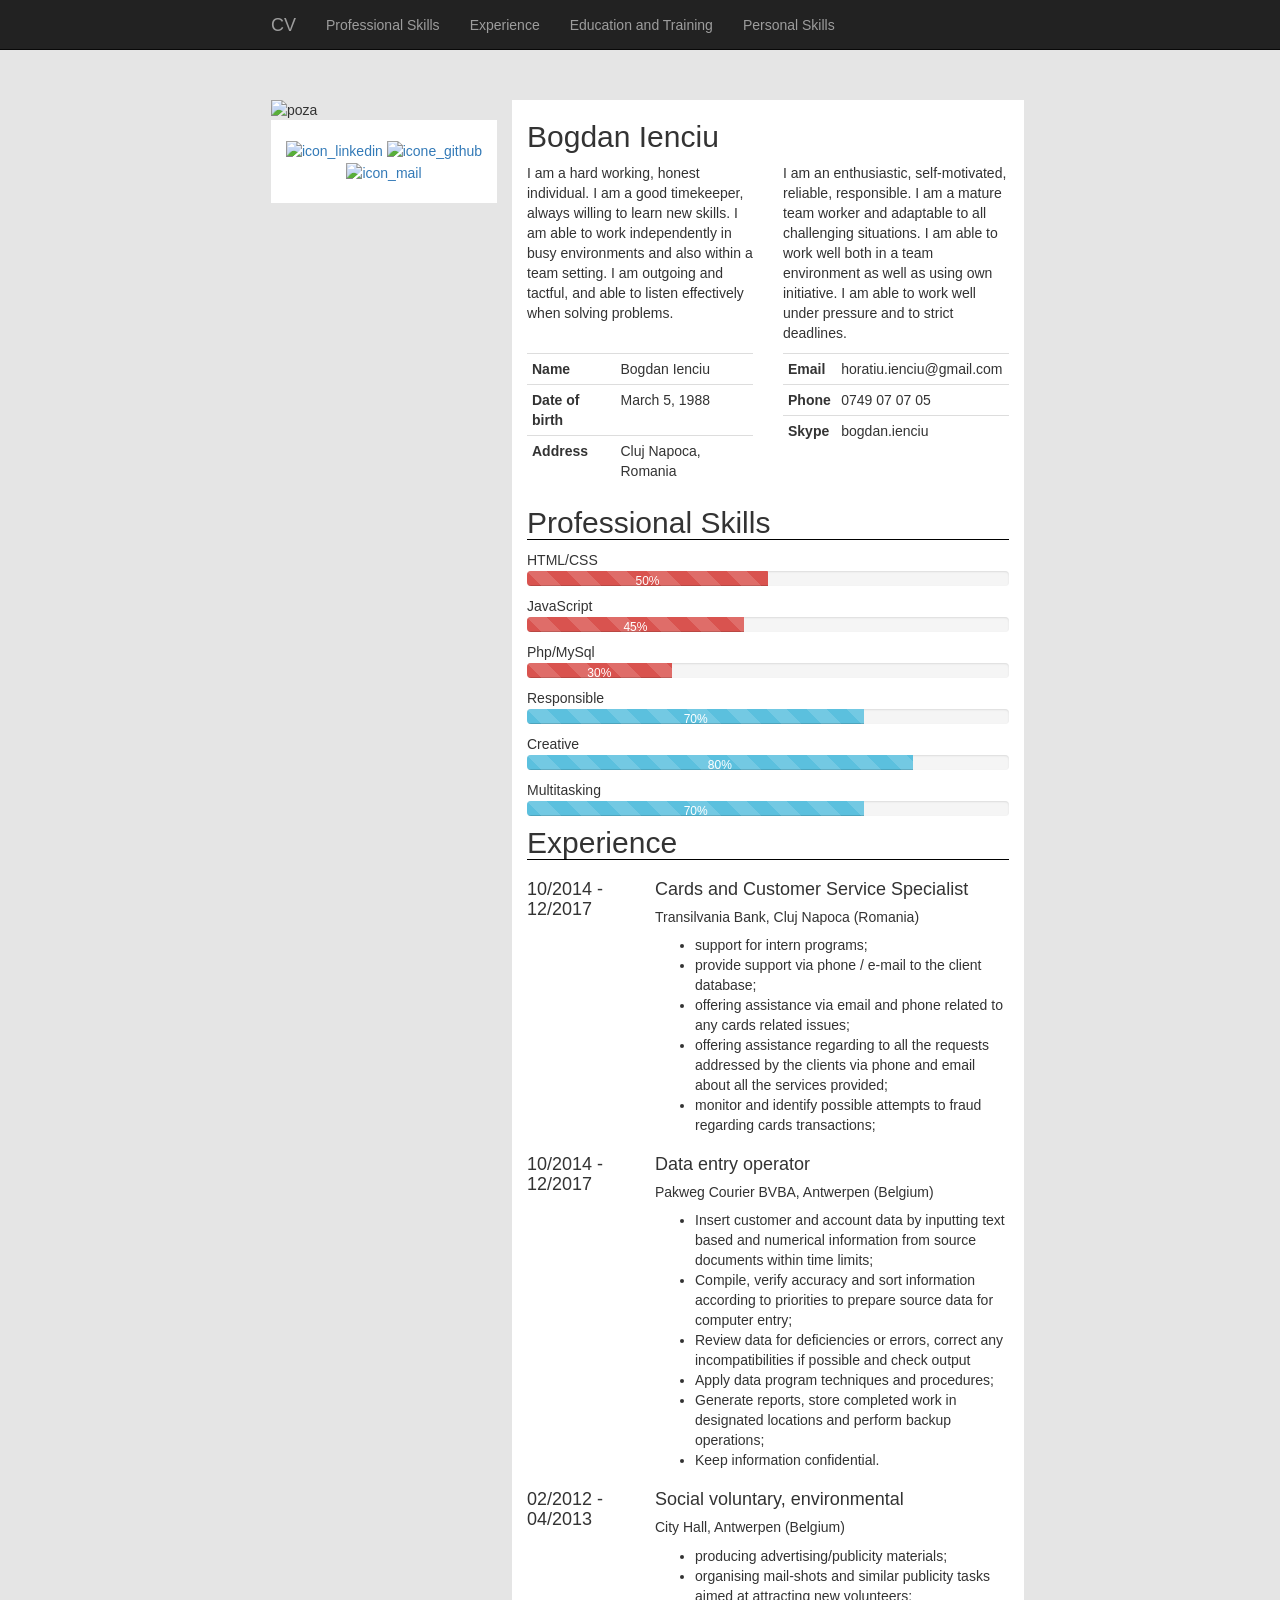
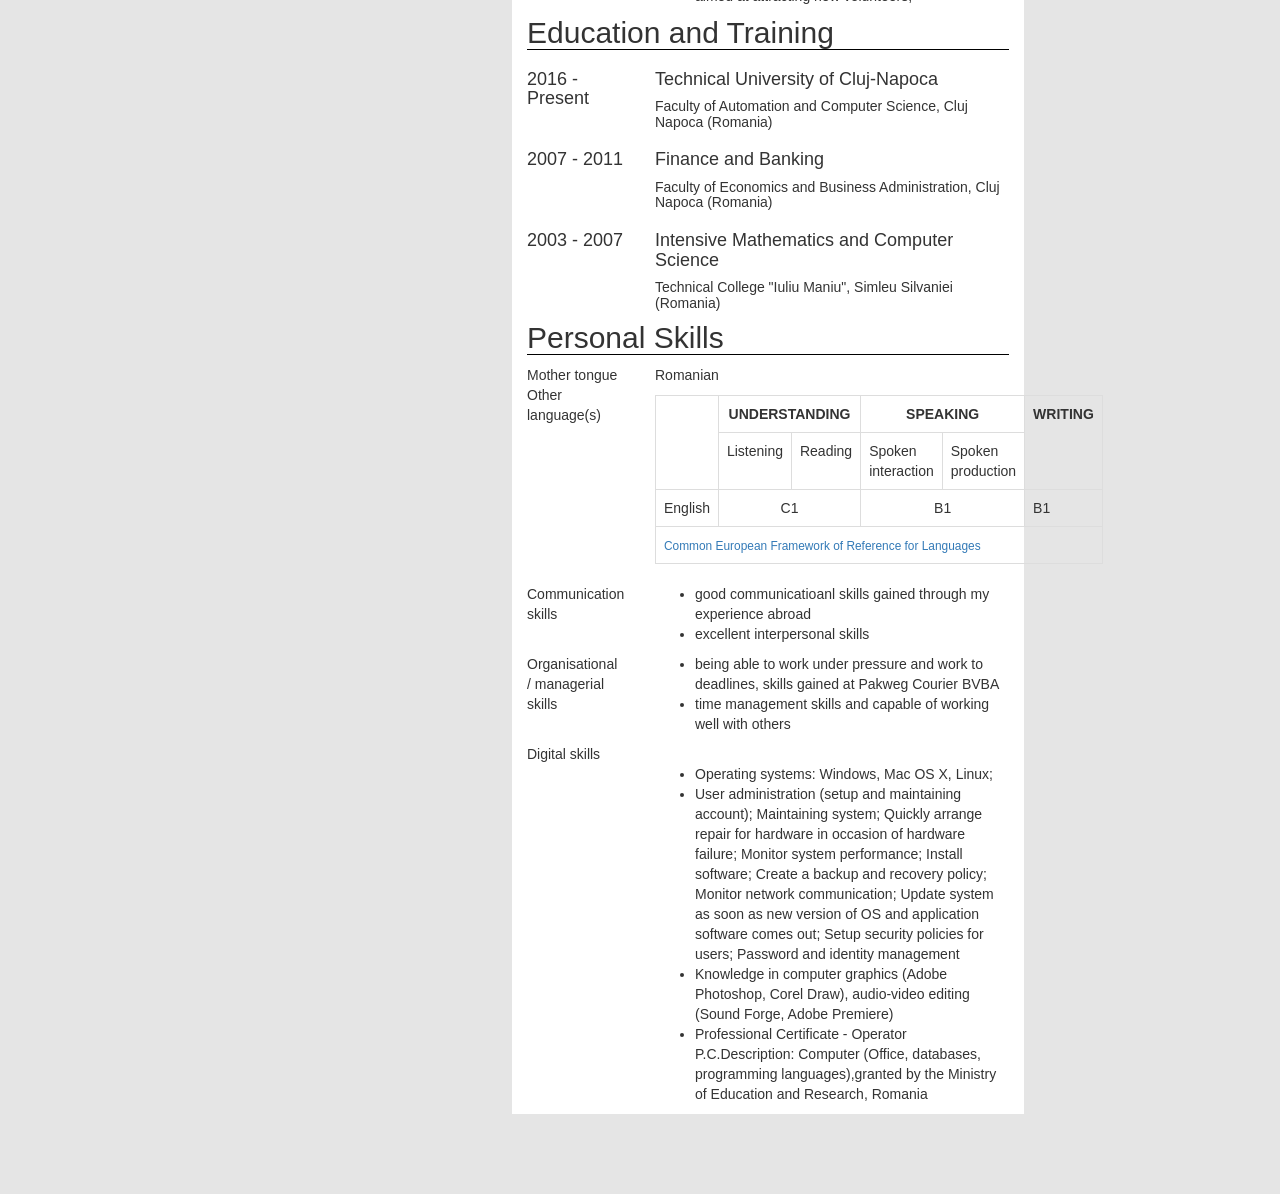
==== commit 1f6f6070: "cv cu date din fisier si cu obiecte" ====
--- a/index.html
+++ b/index.html
@@ -44,8 +44,7 @@
               <a href="https://www.linkedin.com/in/bogdanienciu/" target="_blank">
                 <img src="https://image.ibb.co/m7Deao/icon_linkedin.png" alt="icon_linkedin" border="0">
               </a>
-                            <a href="https://bogdanienciu.github.io/cv/
-" target="_blank">
+                            <a href="https://bogdanienciu.github.io/cv/" target="_blank">
                 <img src="https://image.ibb.co/j9035o/icone_github.png" alt="icone_github" border="0">
               </a>
                             <a href="mailto:horatiu.ienciu@gmail.com">
@@ -201,8 +200,7 @@
                                       <li>Review data for deficiencies or errors, correct any incompatibilities if possible and check output</li>
                                       <li>Apply data program techniques and procedures;</li>
                                       <li>Generate reports, store completed work in designated locations and perform backup operations;</li>
-                                      <li>Keep information confidential.
-</li>
+                                      <li>Keep information confidential.</li>
                                   </ul>
               </div>
             </div>
@@ -215,8 +213,7 @@
                 <h5>City Hall, Antwerpen (Belgium)</h5>
                 <ul>
                                       <li>producing advertising/publicity materials;</li>
-                                      <li>organising mail-shots and similar publicity tasks aimed at attracting new volunteers;
-</li>
+                                      <li>organising mail-shots and similar publicity tasks aimed at attracting new volunteers;</li>
                                   </ul>
               </div>
             </div>
@@ -235,8 +232,7 @@
                 </div>
                 <div class="col-sm-9">
                    <h4>Technical University of Cluj-Napoca</h4>
-                  <h5>Faculty of Automation and Computer Science, Cluj Napoca (Romania)
-</h5>
+                  <h5>Faculty of Automation and Computer Science, Cluj Napoca (Romania)</h5>
                 </div>
               </div>
                           <div class="row">
@@ -245,8 +241,7 @@
                 </div>
                 <div class="col-sm-9">
                    <h4>Finance and Banking</h4>
-                  <h5>Faculty of Economics and Business Administration, Cluj Napoca (Romania)
-</h5>
+                  <h5>Faculty of Economics and Business Administration, Cluj Napoca (Romania)</h5>
                 </div>
               </div>
                           <div class="row">
@@ -255,8 +250,7 @@
                 </div>
                 <div class="col-sm-9">
                    <h4>Intensive Mathematics and Computer Science</h4>
-                  <h5>Technical College "Iuliu Maniu", Simleu Silvaniei (Romania)
-</h5>
+                  <h5>Technical College "Iuliu Maniu", Simleu Silvaniei (Romania)</h5>
                 </div>
               </div>
                     </div>
@@ -345,7 +339,6 @@
                                   <li>Operating systems: Windows, Mac OS X, Linux;</li>
                                    <li>User administration (setup and maintaining account); Maintaining system; Quickly arrange repair for hardware in occasion of hardware failure;  Monitor system performance; Install software; Create a backup and recovery policy; Monitor network communication; Update system as soon as new version of OS and application software comes out; Setup security policies for users; Password and identity management</li>
                                    <li>Knowledge in computer graphics (Adobe Photoshop, Corel Draw), audio-video editing (Sound Forge, Adobe Premiere)</li>
-                                   <li>Knowledge in computer graphics (Adobe Photoshop, Corel Draw), audio-video editing (Sound Forge, Adobe Premiere)</li>
                                    <li>Professional Certificate  -  Operator P.C.Description: Computer (Office, databases, programming languages),granted by the Ministry of Education and Research, Romania</li>
                   
               </ul>
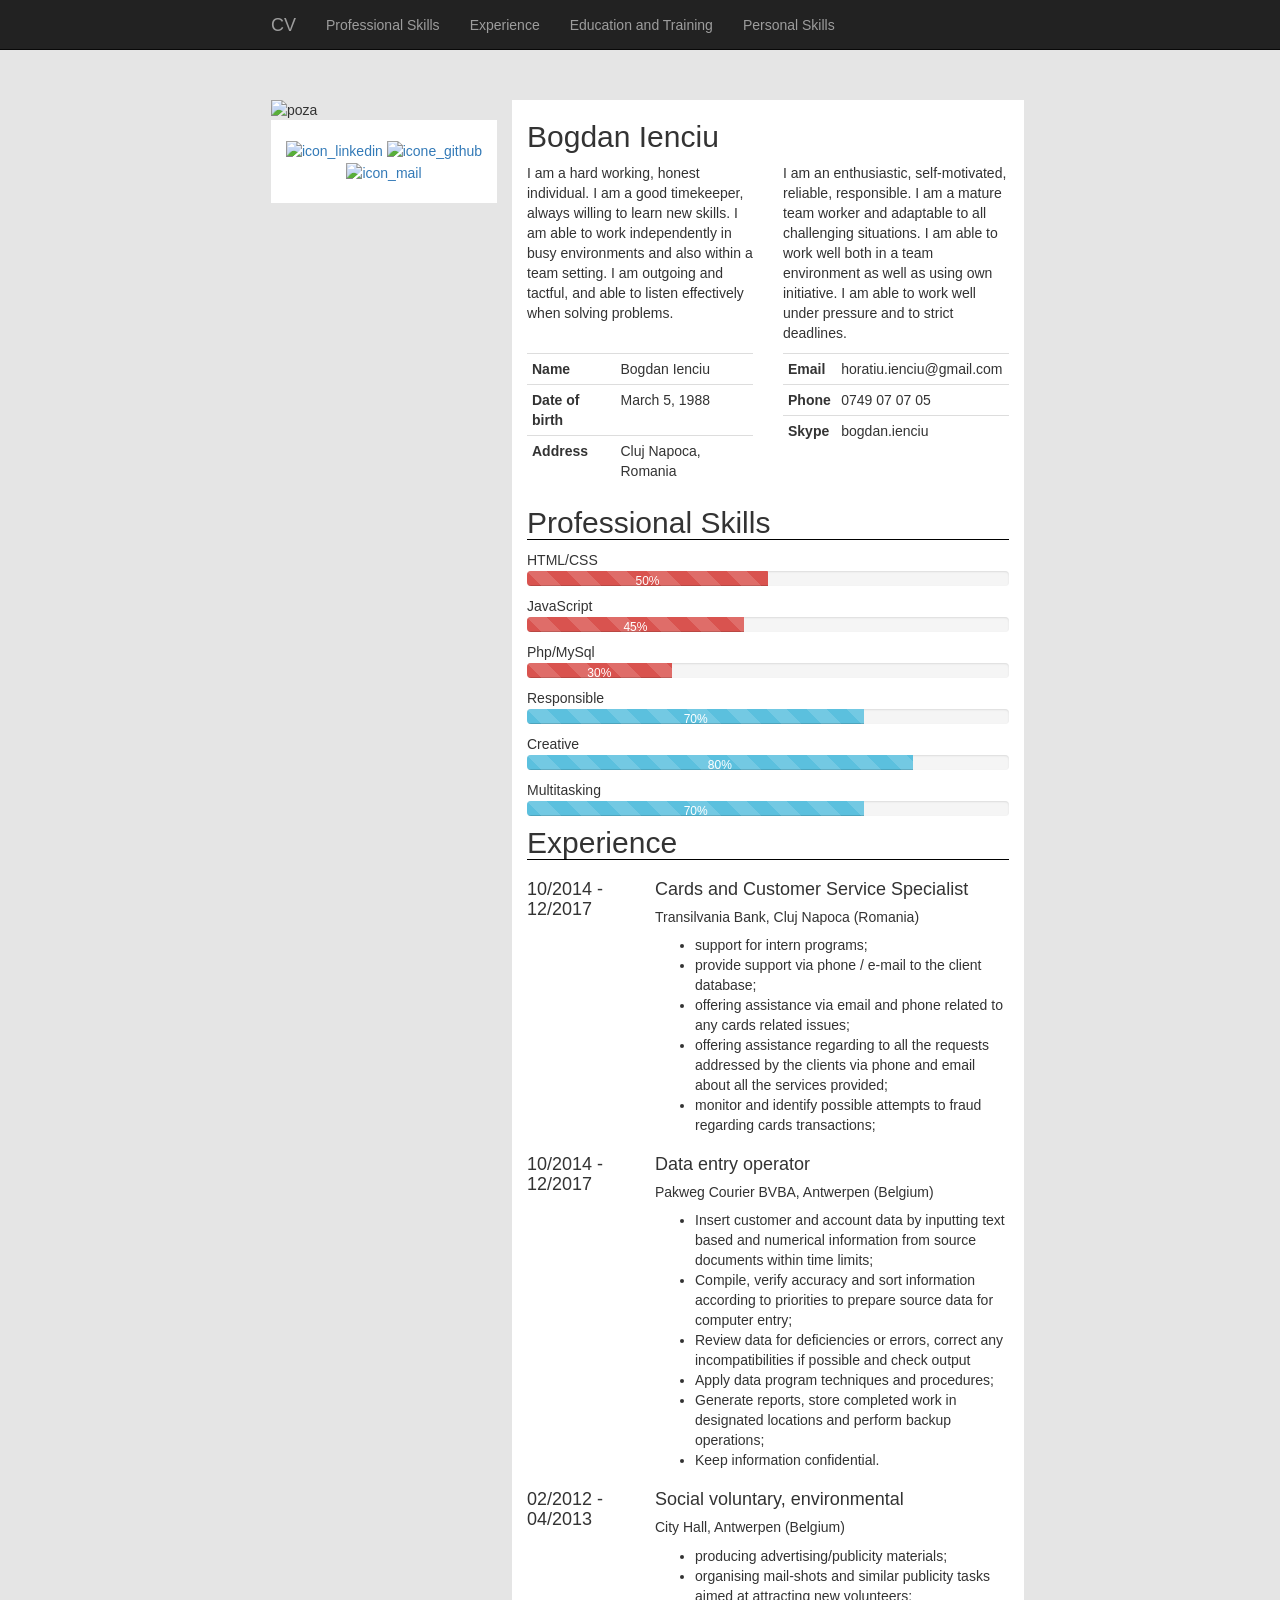
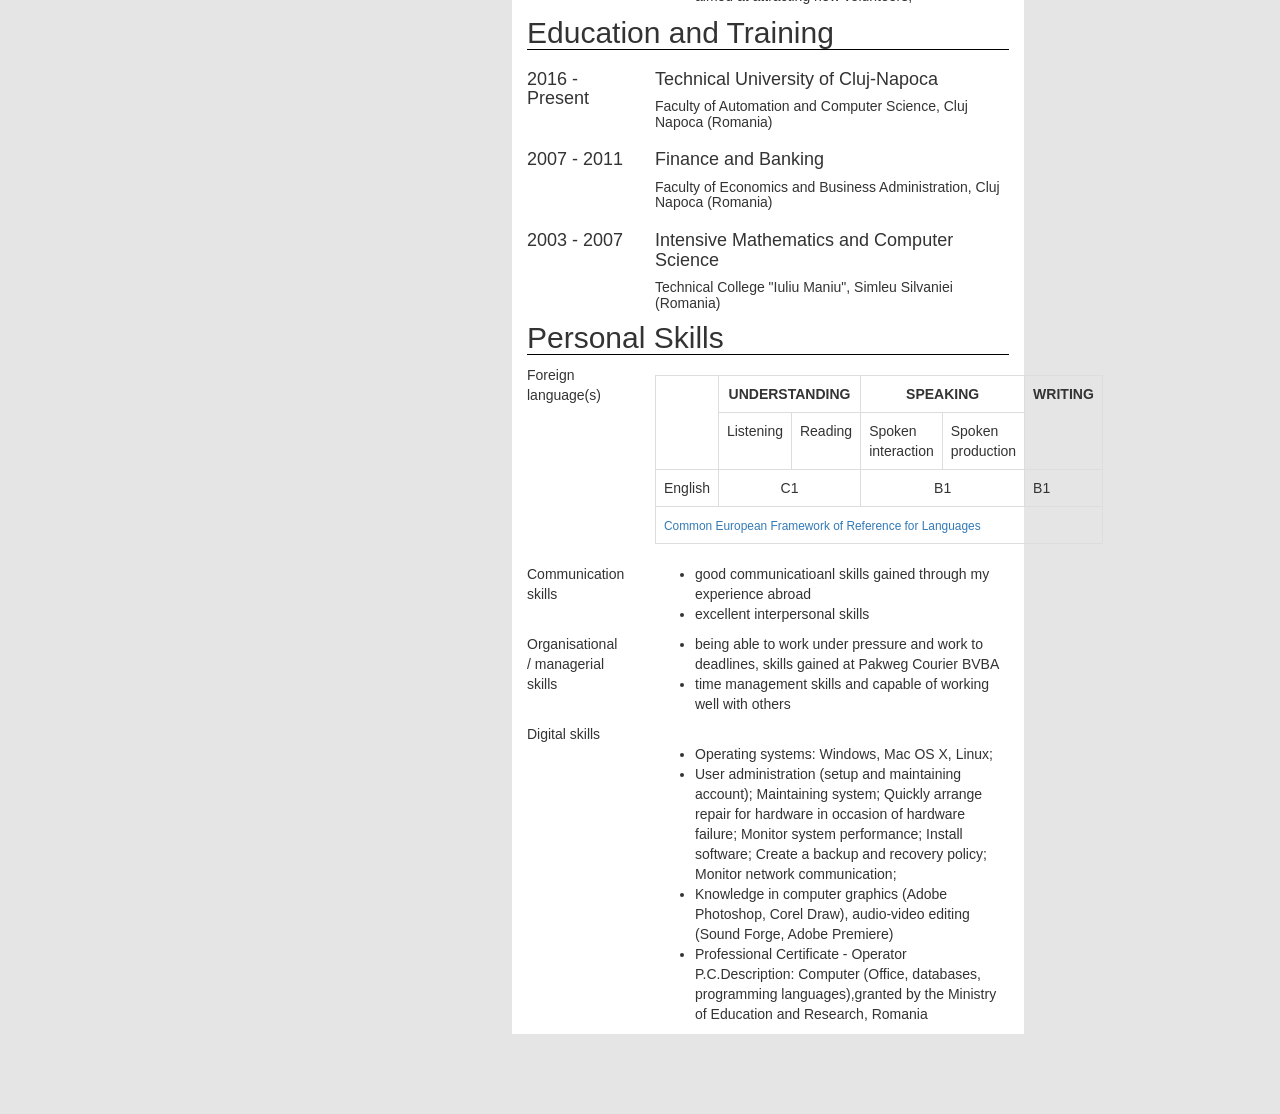
==== commit bf8263dc: "modificare index-detali" ====
--- a/index.html
+++ b/index.html
@@ -263,15 +263,7 @@
           </div>
           <div class="row">
             <div class="col-sm-3">
-              Mother tongue
-            </div>
-            <div class="col-sm-9">
-              Romanian
-            </div>
-          </div>
-          <div class="row">
-            <div class="col-sm-3">
-              Other language(s)
+              Foreign language(s)
             </div>
             <div class="col-sm-9">
               <table class="table table-bordered">
@@ -337,7 +329,7 @@
             <div class="col-sm-9">
               <ul>
                                   <li>Operating systems: Windows, Mac OS X, Linux;</li>
-                                   <li>User administration (setup and maintaining account); Maintaining system; Quickly arrange repair for hardware in occasion of hardware failure;  Monitor system performance; Install software; Create a backup and recovery policy; Monitor network communication; Update system as soon as new version of OS and application software comes out; Setup security policies for users; Password and identity management</li>
+                                   <li>User administration (setup and maintaining account); Maintaining system; Quickly arrange repair for hardware in occasion of hardware failure; Monitor system performance; Install software; Create a backup and recovery policy; Monitor network communication;</li>
                                    <li>Knowledge in computer graphics (Adobe Photoshop, Corel Draw), audio-video editing (Sound Forge, Adobe Premiere)</li>
                                    <li>Professional Certificate  -  Operator P.C.Description: Computer (Office, databases, programming languages),granted by the Ministry of Education and Research, Romania</li>
                   
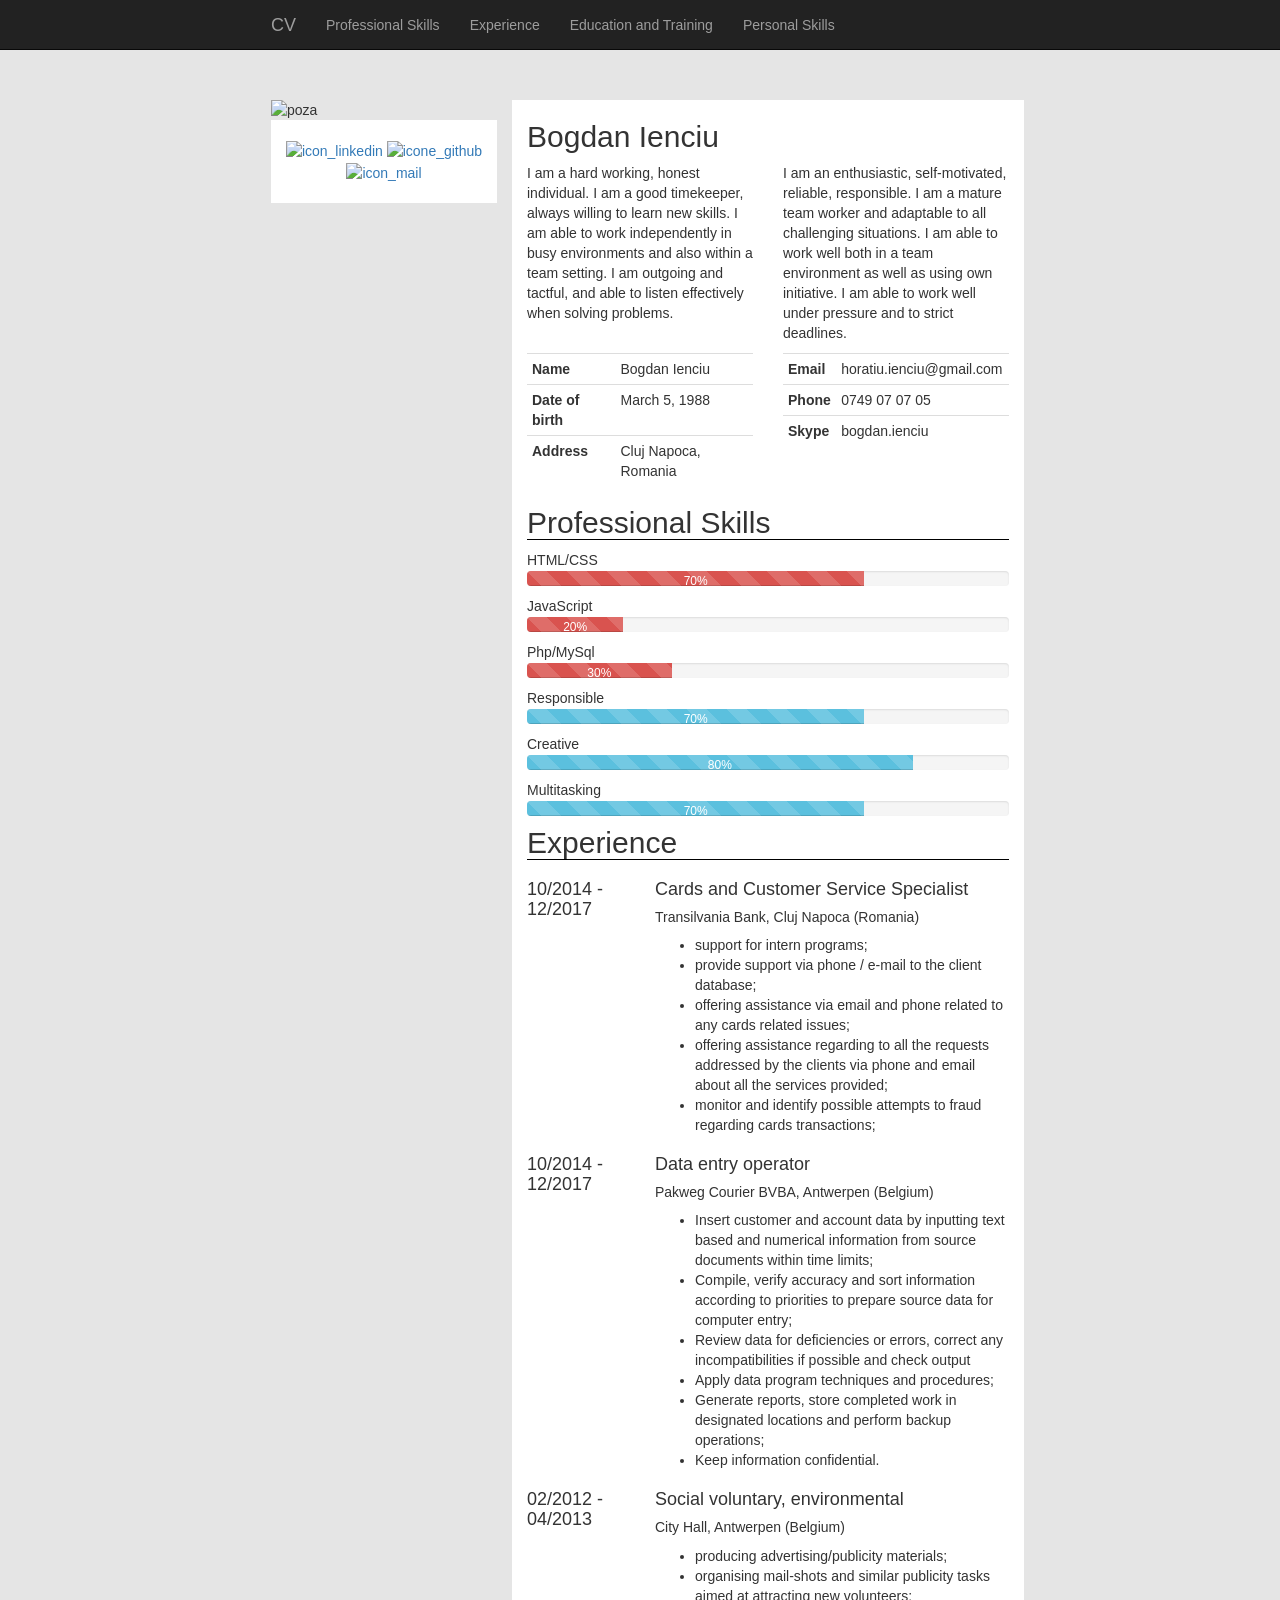
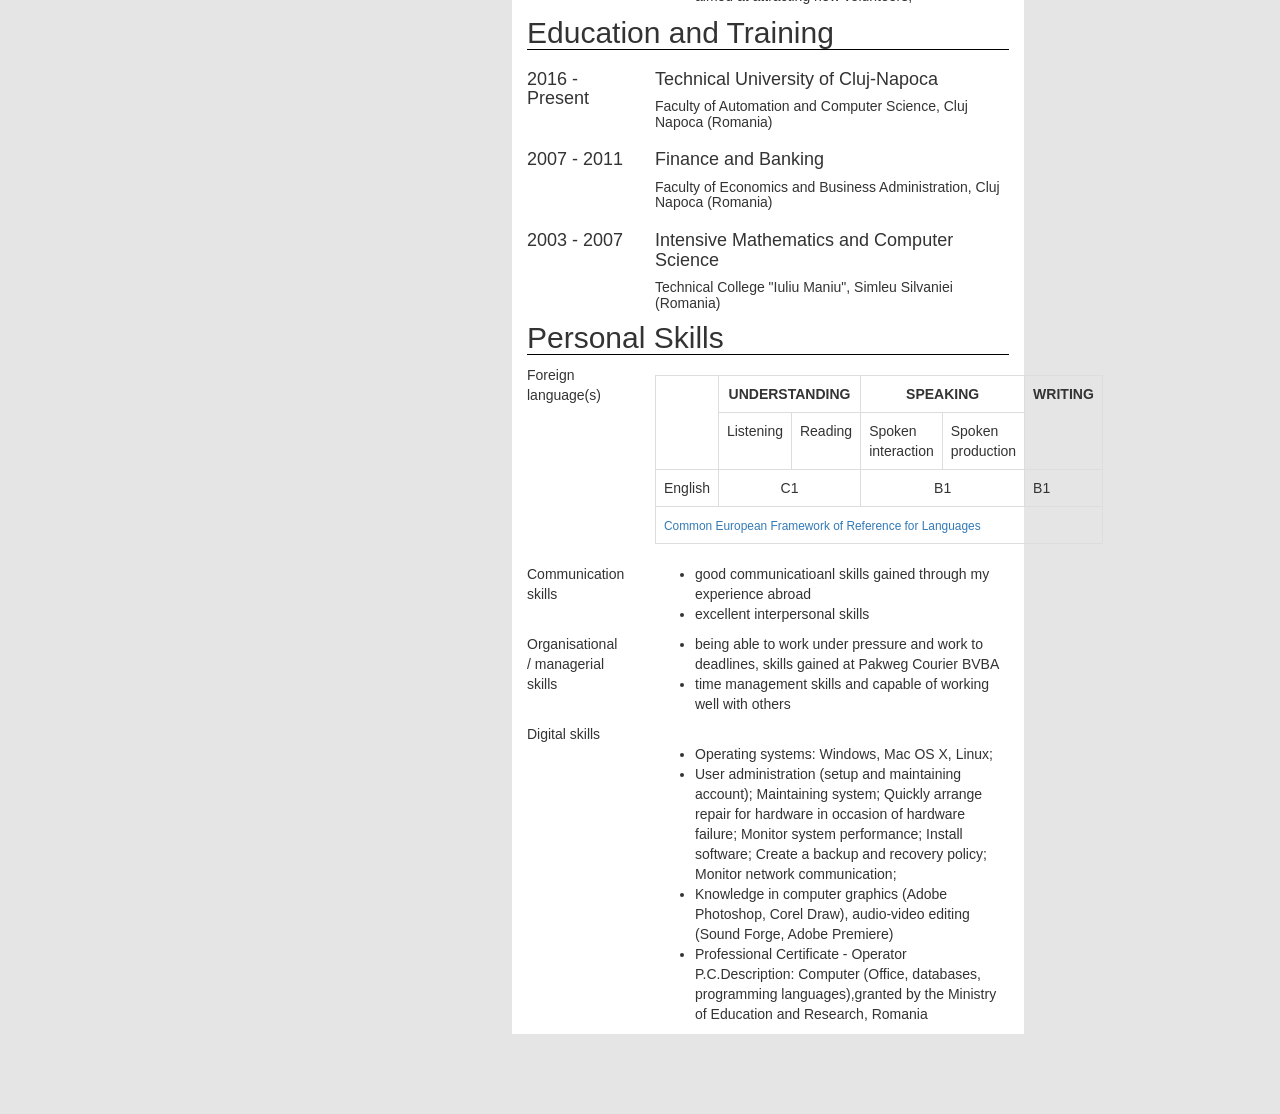
==== commit 2317dc79: "retusurii" ====
--- a/index.html
+++ b/index.html
@@ -9,26 +9,26 @@
 </head>
 <body>
   <nav class="navbar navbar-inverse navbar-fixed-top">
-      <div class="container">
-        <div class="navbar-header">
-          <button type="button" class="navbar-toggle collapsed" data-toggle="collapse" data-target="#navbar" aria-expanded="false" aria-controls="navbar">
-            <span class="sr-only">Toggle navigation</span>
-            <span class="icon-bar"></span>
-            <span class="icon-bar"></span>
-            <span class="icon-bar"></span>
-          </button>
-          <a class="navbar-brand" href="#">CV</a>
-        </div>
-        <div id="navbar" class="navbar-collapse collapse">
-          <ul class="nav navbar-nav">
-            <li><a href="#professionalskills">Professional Skills</a></li>
-            <li><a href="#experience">Experience</a></li>
-            <li><a href="#educationandtraining">Education and Training</a></li>
-            <li><a href="#personalskills">Personal Skills</a></li>
-          </ul>
-        </div>
+    <div class="container">
+      <div class="navbar-header">
+        <button type="button" class="navbar-toggle collapsed" data-toggle="collapse" data-target="#navbar" aria-expanded="false" aria-controls="navbar">
+          <span class="sr-only">Toggle navigation</span>
+          <span class="icon-bar"></span>
+          <span class="icon-bar"></span>
+          <span class="icon-bar"></span>
+        </button>
+        <a class="navbar-brand" href="#">CV</a>
       </div>
-    </nav>
+      <div id="navbar" class="navbar-collapse collapse">
+        <ul class="nav navbar-nav">
+          <li><a href="#professionalskills">Professional Skills</a></li>
+          <li><a href="#experience">Experience</a></li>
+          <li><a href="#educationandtraining">Education and Training</a></li>
+          <li><a href="#personalskills">Personal Skills</a></li>
+        </ul>
+      </div>
+    </div>
+  </nav>
 
   <div class="container page">
     <div class="row">
@@ -44,10 +44,10 @@
               <a href="https://www.linkedin.com/in/bogdanienciu/" target="_blank">
                 <img src="https://image.ibb.co/m7Deao/icon_linkedin.png" alt="icon_linkedin" border="0">
               </a>
-                            <a href="https://bogdanienciu.github.io/cv/" target="_blank">
+              <a href="https://bogdanienciu.github.io/cv/" target="_blank">
                 <img src="https://image.ibb.co/j9035o/icone_github.png" alt="icone_github" border="0">
               </a>
-                            <a href="mailto:horatiu.ienciu@gmail.com">
+              <a href="mailto:horatiu.ienciu@gmail.com">
                 <img src="https://image.ibb.co/n20go8/icon_mail.png" alt="icon_mail" border="0">
               </a>
             </div>
@@ -72,35 +72,35 @@
         <div class="row">
           <div class="col-sm-6">
             <table class="table table-condensed">
-                <tr>
-                  <th>Name</th>
-                  <td>Bogdan Ienciu</td>
-                </tr>
-                <tr>
-                  <th>Date of birth</th>
-                  <td>March 5, 1988</td>
-                </tr>
-                <tr>
-                  <th>Address</th>
-                  <td>Cluj Napoca, Romania</td>
-                </tr>
-              </table>
+              <tr>
+                <th>Name</th>
+                <td>Bogdan Ienciu</td>
+              </tr>
+              <tr>
+                <th>Date of birth</th>
+                <td>March 5, 1988</td>
+              </tr>
+              <tr>
+                <th>Address</th>
+                <td>Cluj Napoca, Romania</td>
+              </tr>
+            </table>
           </div>
           <div class="col-sm-6">
             <table class="table table-condensed">
-                <tr>
-                  <th>Email</th>
-                  <td>horatiu.ienciu@gmail.com</td>
-                </tr>
-                <tr>
-                  <th>Phone</th>
-                  <td>0749 07 07 05</td>
-                </tr>
-                <tr>
-                  <th>Skype</th>
-                  <td>bogdan.ienciu</td>
-                </tr>
-              </table>
+              <tr>
+                <th>Email</th>
+                <td>horatiu.ienciu@gmail.com</td>
+              </tr>
+              <tr>
+                <th>Phone</th>
+                <td>0749 07 07 05</td>
+              </tr>
+              <tr>
+                <th>Skype</th>
+                <td>bogdan.ienciu</td>
+              </tr>
+            </table>
           </div>
         </div>
 
@@ -114,25 +114,25 @@
             <div class="col-sm-12">
               <div class="coding">
 
-                                    <p>HTML/CSS</p>
-                    <div class="progress">
-                      <div class="progress-bar progress-bar-danger progress-bar-striped active" role="progressbar" aria-valuenow="50" aria-valuemin="0" aria-valuemax="100" style="width: 50%;">
-                        50%
-                      </div>
-                    </div>
-                                      <p>JavaScript</p>
-                    <div class="progress">
-                      <div class="progress-bar progress-bar-danger progress-bar-striped active" role="progressbar" aria-valuenow="45" aria-valuemin="0" aria-valuemax="100" style="width: 45%;">
-                        45%
-                      </div>
-                    </div>
-                                      <p>Php/MySql</p>
-                    <div class="progress">
-                      <div class="progress-bar progress-bar-danger progress-bar-striped active" role="progressbar" aria-valuenow="30" aria-valuemin="0" aria-valuemax="100" style="width: 30%;">
-                        30%
-                      </div>
-                    </div>
-                                </div>
+                <p>HTML/CSS</p>
+                <div class="progress">
+                  <div class="progress-bar progress-bar-danger progress-bar-striped active" role="progressbar" aria-valuenow="50" aria-valuemin="0" aria-valuemax="100" style="width: 70%;">
+                    70%
+                  </div>
+                </div>
+                <p>JavaScript</p>
+                <div class="progress">
+                  <div class="progress-bar progress-bar-danger progress-bar-striped active" role="progressbar" aria-valuenow="45" aria-valuemin="0" aria-valuemax="100" style="width: 20%;">
+                    20%
+                  </div>
+                </div>
+                <p>Php/MySql</p>
+                <div class="progress">
+                  <div class="progress-bar progress-bar-danger progress-bar-striped active" role="progressbar" aria-valuenow="30" aria-valuemin="0" aria-valuemax="100" style="width: 30%;">
+                    30%
+                  </div>
+                </div>
+              </div>
             </div>
           </div>
 
@@ -140,25 +140,25 @@
             <div class="col-sm-12">
               <div class="assets"> 
 
-                                  <p>Responsible</p>
-                  <div class="progress">
-                    <div class="progress-bar progress-bar-info progress-bar-striped active" role="progressbar" aria-valuenow="70" aria-valuemin="0" aria-valuemax="100" style="width: 70%;">
-                      70%
-                    </div>
-                  </div>
-                                  <p>Creative</p>
-                  <div class="progress">
-                    <div class="progress-bar progress-bar-info progress-bar-striped active" role="progressbar" aria-valuenow="80" aria-valuemin="0" aria-valuemax="100" style="width: 80%;">
-                      80%
-                    </div>
-                  </div>
-                                  <p>Multitasking</p>
-                  <div class="progress">
-                    <div class="progress-bar progress-bar-info progress-bar-striped active" role="progressbar" aria-valuenow="70" aria-valuemin="0" aria-valuemax="100" style="width: 70%;">
-                      70%
-                    </div>
-                  </div>
-                              </div>
+                <p>Responsible</p>
+                <div class="progress">
+                  <div class="progress-bar progress-bar-info progress-bar-striped active" role="progressbar" aria-valuenow="70" aria-valuemin="0" aria-valuemax="100" style="width: 70%;">
+                    70%
+                  </div>
+                </div>
+                <p>Creative</p>
+                <div class="progress">
+                  <div class="progress-bar progress-bar-info progress-bar-striped active" role="progressbar" aria-valuenow="80" aria-valuemin="0" aria-valuemax="100" style="width: 80%;">
+                    80%
+                  </div>
+                </div>
+                <p>Multitasking</p>
+                <div class="progress">
+                  <div class="progress-bar progress-bar-info progress-bar-striped active" role="progressbar" aria-valuenow="70" aria-valuemin="0" aria-valuemax="100" style="width: 70%;">
+                    70%
+                  </div>
+                </div>
+              </div>
             </div>
           </div>
         </div> 
@@ -170,54 +170,54 @@
             </div>
           </div>
 
-                      <div class="row">
-              <div class="col-sm-3">
-                <h4>10/2014 - 12/2017</h4>
-              </div>
-              <div class="col-sm-9">
-                 <h4>Cards and Customer Service Specialist</h4>
-                <h5>Transilvania Bank, Cluj Napoca (Romania)</h5>
-                <ul>
-                                      <li>support for intern programs;</li>
-                                      <li>provide support via phone / e-mail to the client database;</li>
-                                      <li>offering assistance via email and phone related to any cards related issues;</li>
-                                      <li>offering assistance regarding to all the requests addressed by the clients via phone and email about all the services provided;</li>
-                                      <li>monitor and identify possible attempts to fraud regarding cards transactions;
-</li>
-                                  </ul>
-              </div>
-            </div>
-                      <div class="row">
-              <div class="col-sm-3">
-                <h4>10/2014 - 12/2017</h4>
-              </div>
-              <div class="col-sm-9">
-                 <h4>Data entry operator</h4>
-                <h5>Pakweg Courier BVBA, Antwerpen (Belgium)</h5>
-                <ul>
-                                      <li>Insert customer and account data by inputting text based and numerical information from source documents within time limits;</li>
-                                      <li>Compile, verify accuracy and sort information according to priorities to prepare source data for computer entry;</li>
-                                      <li>Review data for deficiencies or errors, correct any incompatibilities if possible and check output</li>
-                                      <li>Apply data program techniques and procedures;</li>
-                                      <li>Generate reports, store completed work in designated locations and perform backup operations;</li>
-                                      <li>Keep information confidential.</li>
-                                  </ul>
-              </div>
-            </div>
-                      <div class="row">
-              <div class="col-sm-3">
-                <h4>02/2012 - 04/2013</h4>
-              </div>
-              <div class="col-sm-9">
-                 <h4>Social voluntary, environmental</h4>
-                <h5>City Hall, Antwerpen (Belgium)</h5>
-                <ul>
-                                      <li>producing advertising/publicity materials;</li>
-                                      <li>organising mail-shots and similar publicity tasks aimed at attracting new volunteers;</li>
-                                  </ul>
-              </div>
-            </div>
-                  </div>
+          <div class="row">
+            <div class="col-sm-3">
+              <h4>10/2014 - 12/2017</h4>
+            </div>
+            <div class="col-sm-9">
+              <h4>Cards and Customer Service Specialist</h4>
+              <h5>Transilvania Bank, Cluj Napoca (Romania)</h5>
+              <ul>
+                <li>support for intern programs;</li>
+                <li>provide support via phone / e-mail to the client database;</li>
+                <li>offering assistance via email and phone related to any cards related issues;</li>
+                <li>offering assistance regarding to all the requests addressed by the clients via phone and email about all the services provided;</li>
+                <li>monitor and identify possible attempts to fraud regarding cards transactions;
+                </li>
+              </ul>
+            </div>
+          </div>
+          <div class="row">
+            <div class="col-sm-3">
+              <h4>10/2014 - 12/2017</h4>
+            </div>
+            <div class="col-sm-9">
+              <h4>Data entry operator</h4>
+              <h5>Pakweg Courier BVBA, Antwerpen (Belgium)</h5>
+              <ul>
+                <li>Insert customer and account data by inputting text based and numerical information from source documents within time limits;</li>
+                <li>Compile, verify accuracy and sort information according to priorities to prepare source data for computer entry;</li>
+                <li>Review data for deficiencies or errors, correct any incompatibilities if possible and check output</li>
+                <li>Apply data program techniques and procedures;</li>
+                <li>Generate reports, store completed work in designated locations and perform backup operations;</li>
+                <li>Keep information confidential.</li>
+              </ul>
+            </div>
+          </div>
+          <div class="row">
+            <div class="col-sm-3">
+              <h4>02/2012 - 04/2013</h4>
+            </div>
+            <div class="col-sm-9">
+              <h4>Social voluntary, environmental</h4>
+              <h5>City Hall, Antwerpen (Belgium)</h5>
+              <ul>
+                <li>producing advertising/publicity materials;</li>
+                <li>organising mail-shots and similar publicity tasks aimed at attracting new volunteers;</li>
+              </ul>
+            </div>
+          </div>
+        </div>
 
         <div id="educationandtraining" class="section">
           <div class="row">
@@ -226,34 +226,34 @@
             </div>
           </div>
 
-                          <div class="row">
-                <div class="col-sm-3">
-                  <h4>2016 - Present</h4>
-                </div>
-                <div class="col-sm-9">
-                   <h4>Technical University of Cluj-Napoca</h4>
-                  <h5>Faculty of Automation and Computer Science, Cluj Napoca (Romania)</h5>
-                </div>
-              </div>
-                          <div class="row">
-                <div class="col-sm-3">
-                  <h4>2007 - 2011</h4>
-                </div>
-                <div class="col-sm-9">
-                   <h4>Finance and Banking</h4>
-                  <h5>Faculty of Economics and Business Administration, Cluj Napoca (Romania)</h5>
-                </div>
-              </div>
-                          <div class="row">
-                <div class="col-sm-3">
-                  <h4>2003 - 2007</h4>
-                </div>
-                <div class="col-sm-9">
-                   <h4>Intensive Mathematics and Computer Science</h4>
-                  <h5>Technical College "Iuliu Maniu", Simleu Silvaniei (Romania)</h5>
-                </div>
-              </div>
-                    </div>
+          <div class="row">
+            <div class="col-sm-3">
+              <h4>2016 - Present</h4>
+            </div>
+            <div class="col-sm-9">
+              <h4>Technical University of Cluj-Napoca</h4>
+              <h5>Faculty of Automation and Computer Science, Cluj Napoca (Romania)</h5>
+            </div>
+          </div>
+          <div class="row">
+            <div class="col-sm-3">
+              <h4>2007 - 2011</h4>
+            </div>
+            <div class="col-sm-9">
+              <h4>Finance and Banking</h4>
+              <h5>Faculty of Economics and Business Administration, Cluj Napoca (Romania)</h5>
+            </div>
+          </div>
+          <div class="row">
+            <div class="col-sm-3">
+              <h4>2003 - 2007</h4>
+            </div>
+            <div class="col-sm-9">
+              <h4>Intensive Mathematics and Computer Science</h4>
+              <h5>Technical College "Iuliu Maniu", Simleu Silvaniei (Romania)</h5>
+            </div>
+          </div>
+        </div>
 
         <div id="personalskills" class="section">
           <div class="row">
@@ -279,67 +279,67 @@
                   <td>Spoken interaction</td>
                   <td>Spoken production</td>
                 </tr>
-                                  <tr>
-                    <td class="text-center">English</td>
-                    <td colspan="2" class="text-center">C1</td>
-                    <td colspan="2" class="text-center">B1</td>
-                    <td>B1</td>
-                  </tr>
-                                
+                <tr>
+                  <td class="text-center">English</td>
+                  <td colspan="2" class="text-center">C1</td>
+                  <td colspan="2" class="text-center">B1</td>
+                  <td>B1</td>
+                </tr>
+
                 <tr>
                   <td colspan="6">
                     <a href="http://europass.cedefop.europa.eu/en/resources/european-language-levels-cefr" target="_blank"><small>Common European Framework of Reference for Languages</small></a></td>
-                </tr>
-              </table>
-            </div>
-          </div>
-
-          <div class="row">
-            <div class="col-sm-3">
-              Communication skills
-            </div>
-            <div class="col-sm-9">
-              <ul>
-                <li>good communicatioanl skills gained through my experience abroad</li>
-                <li>excellent interpersonal skills</li>
-              </ul>
-            </div>
-          </div>
-
-          <div class="row">
-            <div class="col-sm-3">
-              Organisational / managerial skills
-            </div>
-            <div class="col-sm-9">
-              <ul>
-                <li>being able to work under pressure and work to deadlines, skills gained at Pakweg Courier BVBA</li>
-                <li>time management skills and capable of working well with others</li>
-              </ul>
-            </div>
-          </div>
-          <div class="row">
-            <div class="col-sm-3">
-              Digital skills
-            </div>
-          </div>
-          <div class="row">
-            <div class="col-sm-3">
-              
-            </div>
-            <div class="col-sm-9">
-              <ul>
-                                  <li>Operating systems: Windows, Mac OS X, Linux;</li>
-                                   <li>User administration (setup and maintaining account); Maintaining system; Quickly arrange repair for hardware in occasion of hardware failure; Monitor system performance; Install software; Create a backup and recovery policy; Monitor network communication;</li>
-                                   <li>Knowledge in computer graphics (Adobe Photoshop, Corel Draw), audio-video editing (Sound Forge, Adobe Premiere)</li>
-                                   <li>Professional Certificate  -  Operator P.C.Description: Computer (Office, databases, programming languages),granted by the Ministry of Education and Research, Romania</li>
-                  
-              </ul>
-            </div>
-          </div>
-        </div>
+                  </tr>
+                </table>
+              </div>
+            </div>
+
+            <div class="row">
+              <div class="col-sm-3">
+                Communication skills
+              </div>
+              <div class="col-sm-9">
+                <ul>
+                  <li>good communicatioanl skills gained through my experience abroad</li>
+                  <li>excellent interpersonal skills</li>
+                </ul>
+              </div>
+            </div>
+
+            <div class="row">
+              <div class="col-sm-3">
+                Organisational / managerial skills
+              </div>
+              <div class="col-sm-9">
+                <ul>
+                  <li>being able to work under pressure and work to deadlines, skills gained at Pakweg Courier BVBA</li>
+                  <li>time management skills and capable of working well with others</li>
+                </ul>
+              </div>
+            </div>
+            <div class="row">
+              <div class="col-sm-3">
+                Digital skills
+              </div>
+            </div>
+            <div class="row">
+              <div class="col-sm-3">
+
+              </div>
+              <div class="col-sm-9">
+                <ul>
+                  <li>Operating systems: Windows, Mac OS X, Linux;</li>
+                  <li>User administration (setup and maintaining account); Maintaining system; Quickly arrange repair for hardware in occasion of hardware failure; Monitor system performance; Install software; Create a backup and recovery policy; Monitor network communication;</li>
+                  <li>Knowledge in computer graphics (Adobe Photoshop, Corel Draw), audio-video editing (Sound Forge, Adobe Premiere)</li>
+                  <li>Professional Certificate  -  Operator P.C.Description: Computer (Office, databases, programming languages),granted by the Ministry of Education and Research, Romania</li>
+                </ul>
+              </div>
+            </div>
+          </div>
       </div>
 
     </div>
   </div>  
-</body>
+
+  </body>
 </html>
